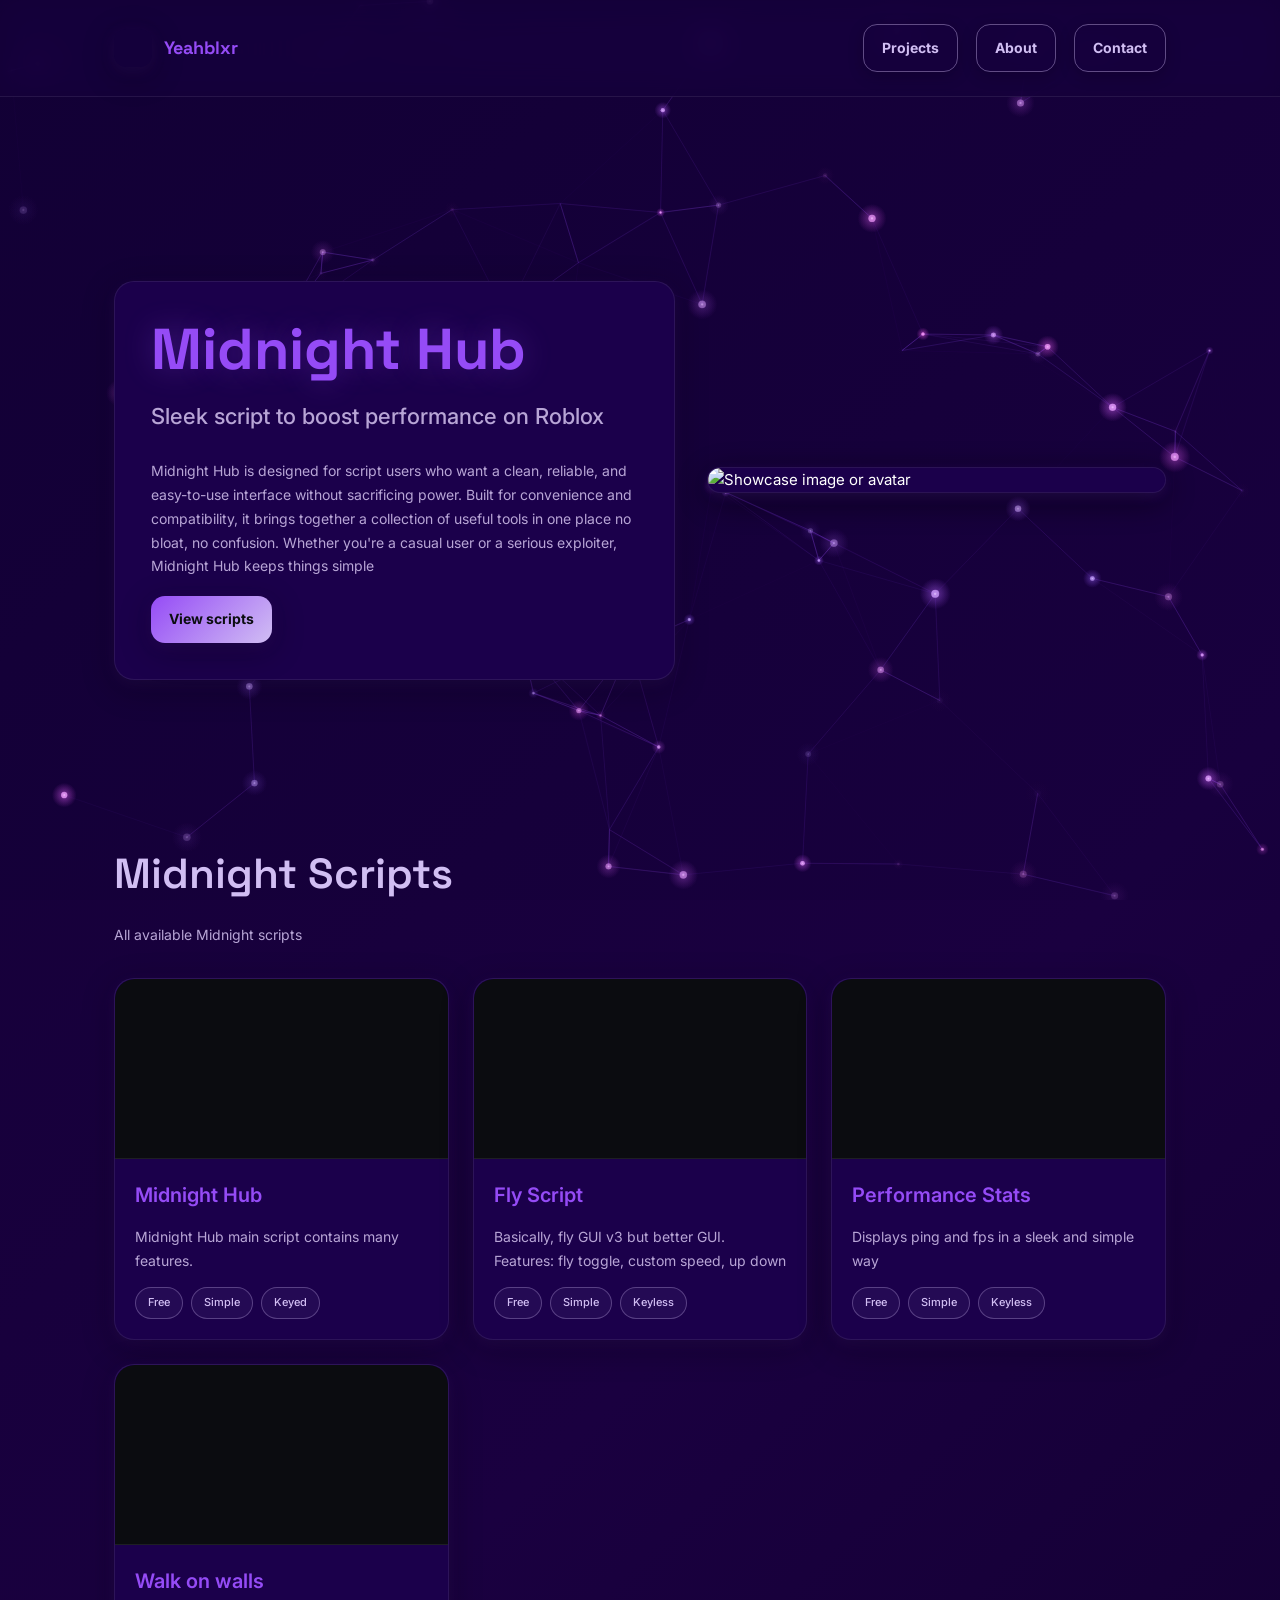
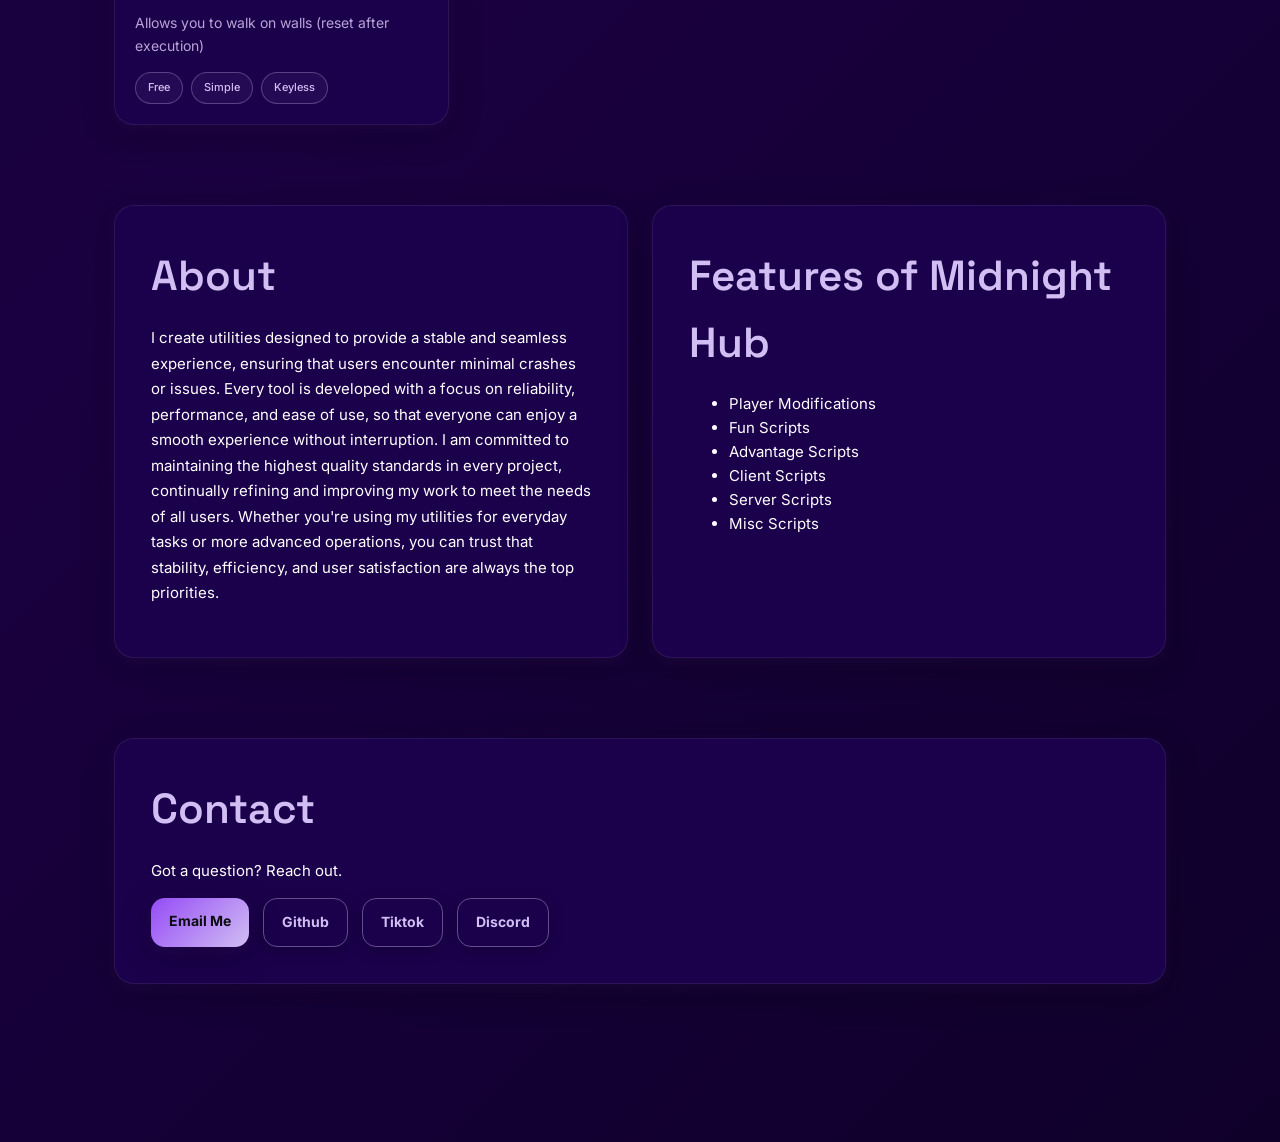
==== index.html @ b4d39526 "Update index.html" ====
<!DOCTYPE html>
<html lang="en">
<head>
  <meta charset="UTF-8" />
  <meta name="viewport" content="width=device-width, initial-scale=1" />
  <title>Midnight Hub</title>
  <meta name="description" content="Sleek professional lua scripts" />
  <link rel="preconnect" href="https://fonts.gstatic.com" crossorigin>
  <link href="https://fonts.googleapis.com/css2?family=Inter:wght@400;500;600;700;800&family=Space+Grotesk:wght@600;700&display=swap" rel="stylesheet">
  <style>
    :root{
      --bg:#140037;
      --card:#1b004b;
      --muted:#b8a5d6;
      --text:#ffffff;
      --accent:#954bf6;
      --accent2:#d1bef3;
      --radius:20px;
      --shadow:0 8px 32px rgba(0,0,0,.3), 0 4px 16px rgba(149,75,246,.1);
      --shadow-hover:0 16px 48px rgba(0,0,0,.4), 0 8px 24px rgba(149,75,246,.2);
      --glow:0 0 20px rgba(149,75,246,.3);
    }
    *{box-sizing:border-box}
    html,body{
      margin:0;
      padding:0;
      background:linear-gradient(135deg, #140037 0%, #1a0040 50%, #0f002a 100%);
      color:var(--text);
      font-family:Inter,system-ui,-apple-system,Segoe UI,Roboto,Arial,sans-serif;
      line-height:1.6;
      overflow-x:hidden;
      font-size:15px;
    }
    a{color:var(--accent);text-decoration:none}
    a:hover{opacity:.9}
    
    /* Particle Animation Background */
    #particles-canvas {
      position: fixed;
      top: 0;
      left: 0;
      width: 100vw;
      height: 100vh;
      z-index: 0;
      pointer-events: none;
    }
    
    body::before {
      content: '';
      position: fixed;
      top: 0;
      left: 0;
      width: 100%;
      height: 100%;
      background: 
        radial-gradient(circle at 20% 80%, rgba(149,75,246,.15) 0%, transparent 50%),
        radial-gradient(circle at 80% 20%, rgba(209,190,243,.1) 0%, transparent 50%),
        radial-gradient(circle at 40% 40%, rgba(149,75,246,.08) 0%, transparent 50%);
      z-index: -1;
    }
    
    .container{max-width:1100px;margin:0 auto;padding:24px;position:relative;z-index:10}
    header{position:sticky;top:0;backdrop-filter:saturate(150%) blur(16px);background:rgba(20,0,55,.8);border-bottom:1px solid rgba(255,255,255,.08);z-index:100}
    nav{display:flex;align-items:center;justify-content:space-between;gap:12px}
    .brand{
      display:flex;
      align-items:center;
      gap:12px;
      font-weight:800;
      color:var(--accent);
      font-family:'Space Grotesk',sans-serif;
      font-size:18px;
    }
    .brand .logo {
      width: 38px;
      height: 38px;
      border-radius: 12px;
      background-image: url('https://ik.imagekit.io/yeahblxr/midnight%20squared_fcWdpmXYR?updatedAt=1756426056141');
      background-size: cover;
      background-position: center;
      box-shadow: var(--shadow);
      transition: all .3s ease;
    }
    .brand:hover .logo {
      box-shadow: var(--shadow-hover), var(--glow);
      transform: scale(1.05);
    }

    .navlinks{display:flex;gap:18px}
    .btn{
      display:inline-block;
      padding:12px 18px;
      border-radius:14px;
      background:linear-gradient(135deg,var(--accent),var(--accent2));
      color:#0b0d10;
      font-weight:700;
      font-size:14px;
      transition:all .3s ease;
      position:relative;
      overflow:hidden;
      box-shadow:var(--shadow);
    }
    .btn.ghost{
      background:transparent;
      border:1px solid rgba(209,190,243,.4);
      color:var(--accent2);
      box-shadow:0 4px 16px rgba(0,0,0,.2);
    }
    .btn:hover{
      transform:translateY(-3px);
      box-shadow:var(--shadow-hover), var(--glow);
    }
    .btn.ghost:hover{
      box-shadow:var(--shadow-hover), 0 0 25px rgba(209,190,243,.4);
      border-color:var(--accent);
      color:var(--accent);
      background:rgba(149,75,246,.05);
    }

    main{position:relative;z-index:10}
    .hero{display:grid;grid-template-columns:1.1fr .9fr;gap:32px;align-items:center;padding:80px 0}
    .card{
      background:var(--card);
      border:1px solid rgba(255,255,255,.08);
      border-radius:var(--radius);
      box-shadow:var(--shadow);
      transition:all .4s cubic-bezier(.4,0,.2,1);
      position:relative;
      z-index:10;
      backdrop-filter:blur(10px);
    }
    .card.pad{padding:36px}
    .card:hover {
      box-shadow: var(--shadow-hover), var(--glow);
      border-color:rgba(149,75,246,.2);
      transform:translateY(-2px);
    }
    
    /* Typography Hierarchy */
    h1{
      font-size:clamp(36px,4.5vw,64px);
      line-height:1.1;
      margin:0 0 16px;
      color:var(--accent);
      font-family:'Space Grotesk',sans-serif;
      font-weight:700;
      text-shadow:0 0 30px rgba(149,75,246,.3);
    }
    h2{
      font-size:clamp(28px,3.5vw,42px);
      margin:0 0 16px;
      color:var(--accent2);
      font-family:'Space Grotesk',sans-serif;
      font-weight:600;
    }
    h3{
      font-size:20px;
      margin:0 0 8px;
      color:var(--accent);
      font-weight:600;
    }
    p{font-size:15px;line-height:1.7}
    p.muted{color:var(--muted);font-size:14px}
    .tagline{
      font-size:22px;
      color:var(--muted);
      margin:12px 0 24px;
      font-weight:500;
    }
    .hero img{
      width:100%;
      height:auto;
      border-radius:var(--radius);
      display:block;
      box-shadow:var(--shadow);
      transition:all .4s ease;
    }
    .hero .card:hover img{
      box-shadow:var(--shadow-hover), var(--glow);
    }

    .grid{display:grid;grid-template-columns:repeat(3,1fr);gap:24px;margin-top:32px}
    .project{
      transition: all .4s cubic-bezier(.4,0,.2,1);
      position: relative;
      overflow:hidden;
    }
    .project:hover{
      transform: translateY(-8px) scale(1.02);
      box-shadow: var(--shadow-hover), var(--glow);
      border-color:rgba(149,75,246,.3);
    }
    .project .thumb{
      height:180px;
      border-bottom:1px solid rgba(255,255,255,.08);
      border-top-left-radius:var(--radius);
      border-top-right-radius:var(--radius);
      background:#0b0c10 center/cover no-repeat;
      position:relative;
      overflow:hidden;
    }
    .project .thumb::after{
      content:'';
      position:absolute;
      top:0;
      left:0;
      right:0;
      bottom:0;
      background:linear-gradient(45deg, rgba(149,75,246,.1), transparent);
      opacity:0;
      transition:opacity .3s ease;
    }
    .project:hover .thumb::after{opacity:1}
    .project .content{padding:20px}
    .badges{display:flex;flex-wrap:wrap;gap:8px;margin-top:12px}
    .badge{
      padding:6px 12px;
      border:1px solid rgba(209,190,243,.3);
      border-radius:999px;
      font-size:11px;
      color:var(--accent2);
      background:rgba(209,190,243,.05);
      font-weight:500;
    }

    section{margin:80px 0;position:relative;z-index:10}
    .cards{display:grid;grid-template-columns:repeat(2,1fr);gap:24px}

    footer{
      margin:80px 0 32px;
      color:var(--muted);
      font-size:14px;
      text-align:center;
      position:relative;
      z-index:10;
    }

    /* Enhanced Fade-in animations */
    .fade-in {
      opacity: 0;
      transform: translateY(40px);
      transition: all 1s cubic-bezier(.4,0,.2,1);
    }
    
    .fade-in.visible {
      opacity: 1;
      transform: translateY(0);
    }
    
    .fade-in-delay {
      transition-delay: 0.15s;
    }
    
    .fade-in-delay-2 {
      transition-delay: 0.3s;
    }
    
    .fade-in-delay-3 {
      transition-delay: 0.45s;
    }

    @media (max-width:900px){
      .hero{grid-template-columns:1fr;gap:24px}
      .grid{grid-template-columns:1fr 1fr;gap:20px}
      .cards{grid-template-columns:1fr}
      .card.pad{padding:28px}
    }
    @media (max-width:600px){
      .grid{grid-template-columns:1fr}
      .navlinks{gap:12px}
      .btn{padding:10px 14px;font-size:13px}
    }
  </style>
</head>
<body>
  <!-- Particle Animation Canvas -->
  <canvas id="particles-canvas"></canvas>

  <header>
    <div class="container">
      <nav>
        <div class="brand"><div class="logo" aria-hidden="true"></div><span>Yeahblxr</span></div>
        <div class="navlinks">
          <a href="#projects" class="btn ghost">Projects</a>
          <a href="#about" class="btn ghost">About</a>
          <a href="#contact" class="btn ghost">Contact</a>
        </div>
      </nav>
    </div>
  </header>

  <main class="container">
    <section class="hero">
      <div class="card pad fade-in">
        <h1>Midnight Hub</h1>
        <p class="tagline">Sleek script to boost performance on Roblox</p>
        <p class="muted">Midnight Hub is designed for script users who want a clean, reliable, and easy-to-use interface without sacrificing power. Built for convenience and compatibility, it brings together a collection of useful tools in one place no bloat, no confusion. Whether you're a casual user or a serious exploiter, Midnight Hub keeps things simple</p>
        <div style="display:flex;gap:14px;margin-top:18px">
          <a class="btn" href="#projects">View scripts</a>
        </div>
      </div>
      <div class="card fade-in fade-in-delay">
        <img src="https://ik.imagekit.io/yeahblxr/midnight%20squared_fcWdpmXYR?updatedAt=1756426056141" alt="Showcase image or avatar" />
      </div>
    </section>

    <section id="projects">
      <h2 class="fade-in">Midnight Scripts</h2>
      <p class="muted fade-in fade-in-delay">All available Midnight scripts</p>
      <div class="grid" id="projectGrid">
        <a class="card project fade-in" href="Midnighthub.html" target="_blank" rel="noopener">
          <div class="thumb" style="background-image:url('https://ik.imagekit.io/yeahblxr/image_4.png?updatedAt=1756333934598')"></div>
          <div class="content">
            <h3>Midnight Hub</h3>
            <p class="muted">Midnight Hub main script contains many features.</p>
            <div class="badges">
              <span class="badge">Free</span>
              <span class="badge">Simple</span>
              <span class="badge">Keyed</span>
            </div>
          </div>
        </a>
        <a class="card project fade-in fade-in-delay" href="Midnightfly.html" target="_blank" rel="noopener">
          <div class="thumb" style="background-image:url('https://ik.imagekit.io/yeahblxr/Screenshot_20250827_210416_Roblox.jpg?updatedAt=1756424116155')"></div>
          <div class="content">
            <h3>Fly Script</h3>
            <p class="muted">Basically, fly GUI v3 but better GUI. Features: fly toggle, custom speed, up down</p>
            <div class="badges">
              <span class="badge">Free</span>
              <span class="badge">Simple</span>
              <span class="badge">Keyless</span>
            </div>
          </div>
        </a>
        <a class="card project fade-in fade-in-delay-2" href="Performancestats.html" target="_blank" rel="noopener">
          <div class="thumb" style="background-image:url('https://ik.imagekit.io/yeahblxr/Screenshot_20250827_211114_Roblox2.jpg?updatedAt=1756424116130')"></div>
          <div class="content">
            <h3>Performance Stats</h3>
            <p class="muted">Displays ping and fps in a sleek and simple way</p>
            <div class="badges">
              <span class="badge">Free</span>
              <span class="badge">Simple</span>
              <span class="badge">Keyless</span>
            </div>
          </div>
        </a>
        <a class="card project fade-in fade-in-delay-3" href="walkonwalls.html" target="_blank" rel="noopener">
          <div class="thumb" style="background-image:url('https://ik.imagekit.io/yeahblxr/Screenshot_20250827_210459_Roblox.jpg?updatedAt=1756424116110')"></div>
          <div class="content">
            <h3>Walk on walls</h3>
            <p class="muted">Allows you to walk on walls (reset after execution)</p>
            <div class="badges">
              <span class="badge">Free</span>
              <span class="badge">Simple</span>
              <span class="badge">Keyless</span>
            </div>
          </div>
        </a>
      </div>
    </section>

    <section id="about">
      <div class="cards">
        <div class="card pad fade-in">
          <h2>About</h2>
          <p>I create utilities designed to provide a stable and seamless experience, ensuring that users encounter minimal crashes or issues. Every tool is developed with a focus on reliability, performance, and ease of use, so that everyone can enjoy a smooth experience without interruption. I am committed to maintaining the highest quality standards in every project, continually refining and improving my work to meet the needs of all users. Whether you're using my utilities for everyday tasks or more advanced operations, you can trust that stability, efficiency, and user satisfaction are always the top priorities.</p>
        </div>
        <div class="card pad fade-in fade-in-delay">
          <h2>Features of Midnight Hub</h2>
          <ul>
            <li>Player Modifications</li>
            <li>Fun Scripts</li>
            <li>Advantage Scripts</li>
            <li>Client Scripts</li>
            <li>Server Scripts</li>
            <li>Misc Scripts</li>
          </ul>
        </div>
      </div>
    </section>

    <section id="contact">
      <div class="card pad fade-in">
        <h2>Contact</h2>
        <p>Got a question? Reach out.</p>
        <div style="display:flex;gap:14px;flex-wrap:wrap">
          <a class="btn" href="https://mail.google.com/mail/?view=cm&fs=1&to=yeahblxr@gmail.com">Email Me</a>
          <a class="btn ghost" href="https://github.com/yeahblxr/-Midnight-hub" target="_blank" rel="noopener">Github</a>
          <a class="btn ghost" href="https://www.tiktok.com/@yeahblxr" target="_blank" rel="noopener">Tiktok</a>
          <a class="btn ghost" href="https://discord.gg/Yqak7y7DYT" target="_blank" rel="noopener">Discord</a>
        </div>
      </div>
    </section>

    <footer class="fade-in">
      © <span id="year"></span> Yeahblxr · Midnight Hub
    </footer>
  </main>

  <script>
    // Enhanced Particle Animation System
    class ParticleSystem {
      constructor() {
        this.canvas = document.getElementById('particles-canvas');
        this.ctx = this.canvas.getContext('2d');
        this.particles = [];
        this.particleCount = 80;
        this.connectionDistance = 150;
        this.mouse = { x: 0, y: 0 };
        
        this.resize();
        this.init();
        this.animate();
        
        window.addEventListener('resize', () => {
          this.resize();
          this.init();
        });
        
        // Mouse interaction
        window.addEventListener('mousemove', (e) => {
          this.mouse.x = e.clientX;
          this.mouse.y = e.clientY;
        });
      }
      
      resize() {
        this.canvas.width = window.innerWidth;
        this.canvas.height = window.innerHeight;
      }
      
      init() {
        this.particles = [];
        for (let i = 0; i < this.particleCount; i++) {
          this.particles.push({
            x: Math.random() * this.canvas.width,
            y: Math.random() * this.canvas.height,
            vx: (Math.random() - 0.5) * 0.8,
            vy: (Math.random() - 0.5) * 0.8,
            size: Math.random() * 3 + 1,
            opacity: Math.random() * 0.6 + 0.2,
            hue: Math.random() * 40 + 260, // Purple to pink range
            twinkle: Math.random() * Math.PI * 2,
            twinkleSpeed: Math.random() * 0.02 + 0.01
          });
        }
      }
      
      update() {
        this.particles.forEach(particle => {
          // Mouse attraction
          const dx = this.mouse.x - particle.x;
          const dy = this.mouse.y - particle.y;
          const distance = Math.sqrt(dx * dx + dy * dy);
          
          if (distance < 200) {
            const force = (200 - distance) / 200;
            particle.vx += (dx / distance) * force * 0.01;
            particle.vy += (dy / distance) * force * 0.01;
          }
          
          particle.x += particle.vx;
          particle.y += particle.vy;
          
          // Twinkle effect
          particle.twinkle += particle.twinkleSpeed;
          particle.opacity = 0.3 + Math.sin(particle.twinkle) * 0.3;
          
          // Bounce off edges with damping
          if (particle.x <= 0 || particle.x >= this.canvas.width) {
            particle.vx *= -0.8;
            particle.x = Math.max(0, Math.min(this.canvas.width, particle.x));
          }
          if (particle.y <= 0 || particle.y >= this.canvas.height) {
            particle.vy *= -0.8;
            particle.y = Math.max(0, Math.min(this.canvas.height, particle.y));
          }
          
          // Velocity damping
          particle.vx *= 0.999;
          particle.vy *= 0.999;
        });
      }
      
      draw() {
        // Clear canvas with fade effect
        this.ctx.fillStyle = 'rgba(20, 0, 55, 0.03)';
        this.ctx.fillRect(0, 0, this.canvas.width, this.canvas.height);
        
        // Draw connections
        this.ctx.lineWidth = 0.8;
        for (let i = 0; i < this.particles.length; i++) {
          for (let j = i + 1; j < this.particles.length; j++) {
            const dx = this.particles[i].x - this.particles[j].x;
            const dy = this.particles[i].y - this.particles[j].y;
            const distance = Math.sqrt(dx * dx + dy * dy);
            
            if (distance < this.connectionDistance) {
              const opacity = (1 - distance / this.connectionDistance) * 0.3;
              this.ctx.strokeStyle = `rgba(149, 75, 246, ${opacity})`;
              this.ctx.beginPath();
              this.ctx.moveTo(this.particles[i].x, this.particles[i].y);
              this.ctx.lineTo(this.particles[j].x, this.particles[j].y);
              this.ctx.stroke();
            }
          }
        }
        
        // Draw particles with enhanced glow
        this.particles.forEach(particle => {
          // Outer glow
          const gradient = this.ctx.createRadialGradient(
            particle.x, particle.y, 0,
            particle.x, particle.y, particle.size * 4
          );
          gradient.addColorStop(0, `hsla(${particle.hue}, 80%, 70%, ${particle.opacity * 0.8})`);
          gradient.addColorStop(0.3, `hsla(${particle.hue}, 70%, 60%, ${particle.opacity * 0.4})`);
          gradient.addColorStop(1, `hsla(${particle.hue}, 60%, 50%, 0)`);
          
          this.ctx.fillStyle = gradient;
          this.ctx.beginPath();
          this.ctx.arc(particle.x, particle.y, particle.size * 4, 0, Math.PI * 2);
          this.ctx.fill();
          
          // Main particle
          this.ctx.fillStyle = `hsla(${particle.hue}, 90%, 80%, ${particle.opacity})`;
          this.ctx.beginPath();
          this.ctx.arc(particle.x, particle.y, particle.size, 0, Math.PI * 2);
          this.ctx.fill();
          
          // Bright center
          this.ctx.fillStyle = `hsla(${particle.hue}, 100%, 90%, ${particle.opacity * 0.9})`;
          this.ctx.beginPath();
          this.ctx.arc(particle.x, particle.y, particle.size * 0.3, 0, Math.PI * 2);
          this.ctx.fill();
        });
      }
      
      animate() {
        this.update();
        this.draw();
        requestAnimationFrame(() => this.animate());
      }
    }
    
    // Initialize particle system when page loads
    window.addEventListener('load', () => {
      new ParticleSystem();
    });

    // Smooth scrolling for anchor links
    document.querySelectorAll('a[href^="#"]').forEach(a=>{
      a.addEventListener('click', e=>{
        const id=a.getAttribute('href');
        if(id.length>1){
          e.preventDefault();
          document.querySelector(id).scrollIntoView({behavior:'smooth',block:'start'});
        }
      });
    });
    
    // Set current year
    document.getElementById('year').textContent=new Date().getFullYear();
    
    // Enhanced Intersection Observer for fade-in animations
    const observerOptions = {
      threshold: 0.1,
      rootMargin: '0px 0px -80px 0px'
    };
    
    const observer = new IntersectionObserver((entries) => {
      entries.forEach(entry => {
        if (entry.isIntersecting) {
          entry.target.classList.add('visible');
        }
      });
    }, observerOptions);
    
    // Observe all elements with fade-in class
    document.querySelectorAll('.fade-in').forEach(el => {
      observer.observe(el);
    });
  </script>
</body>
</html>
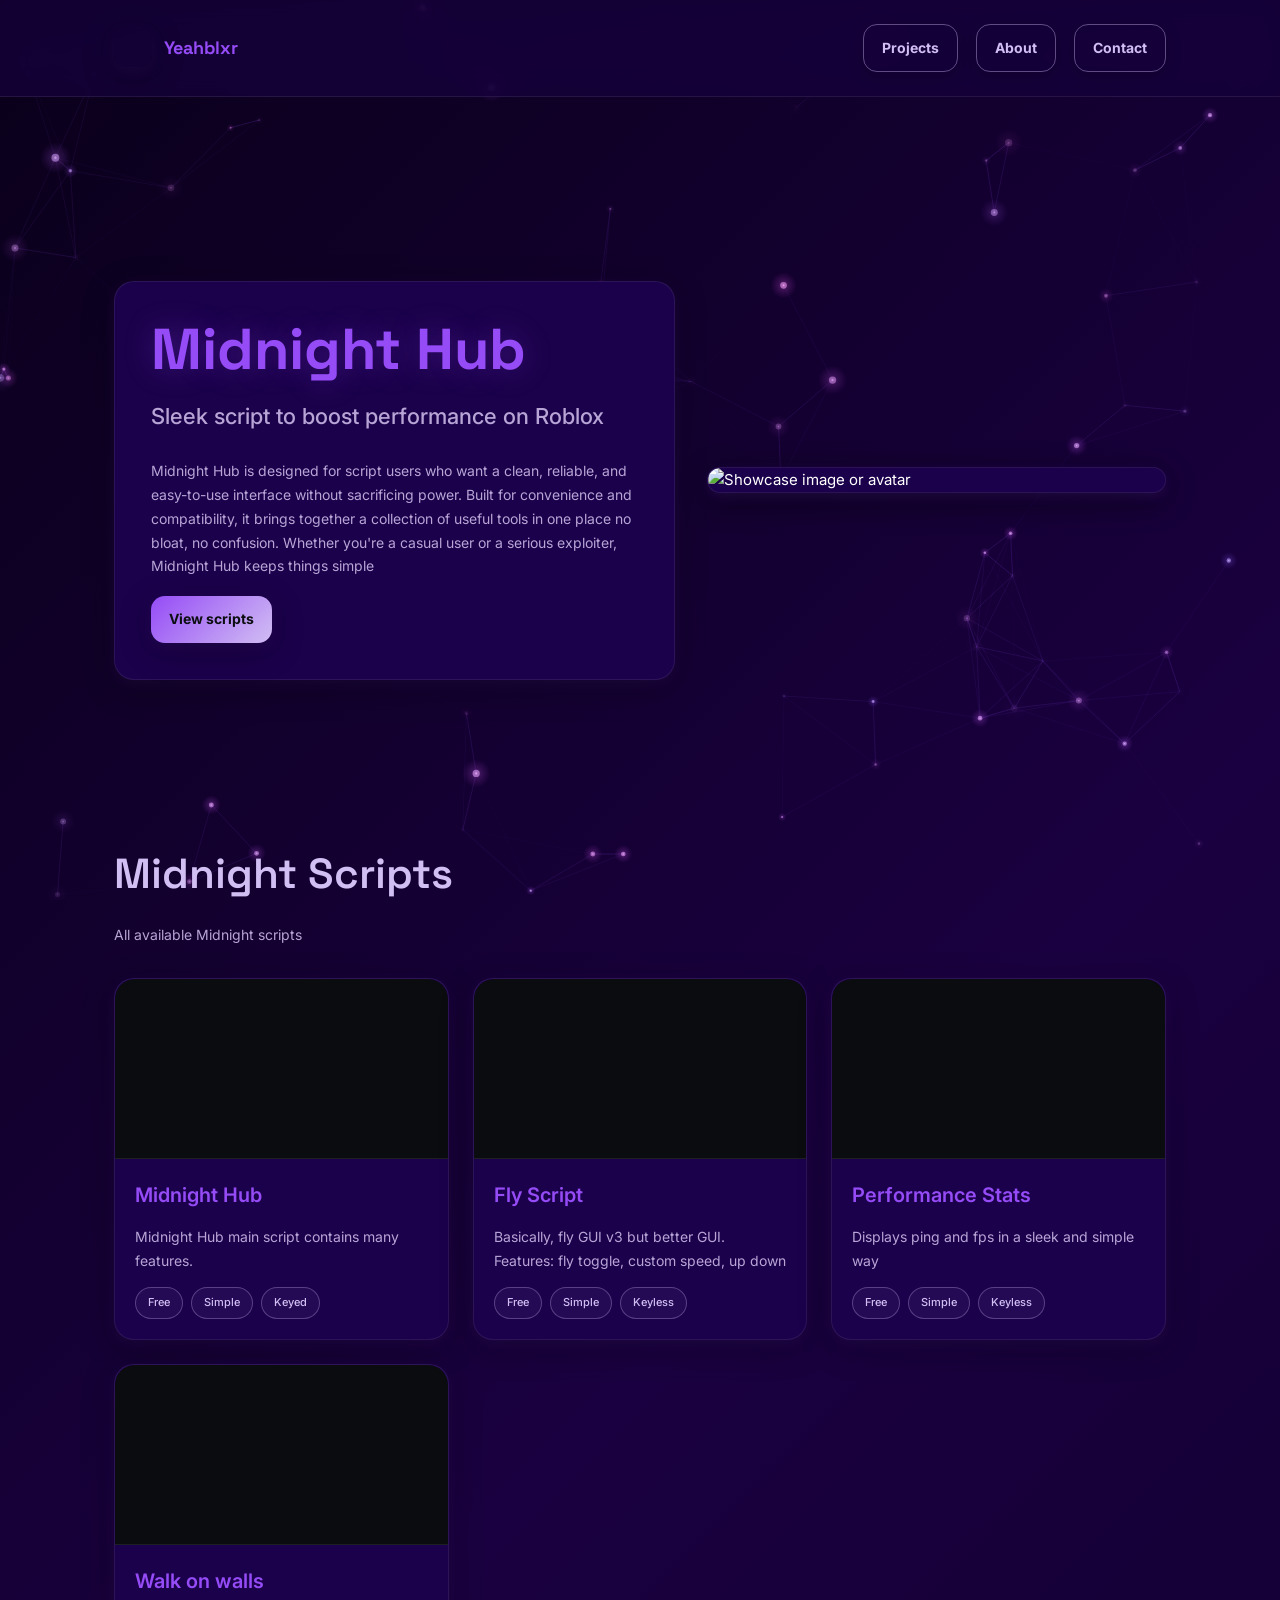
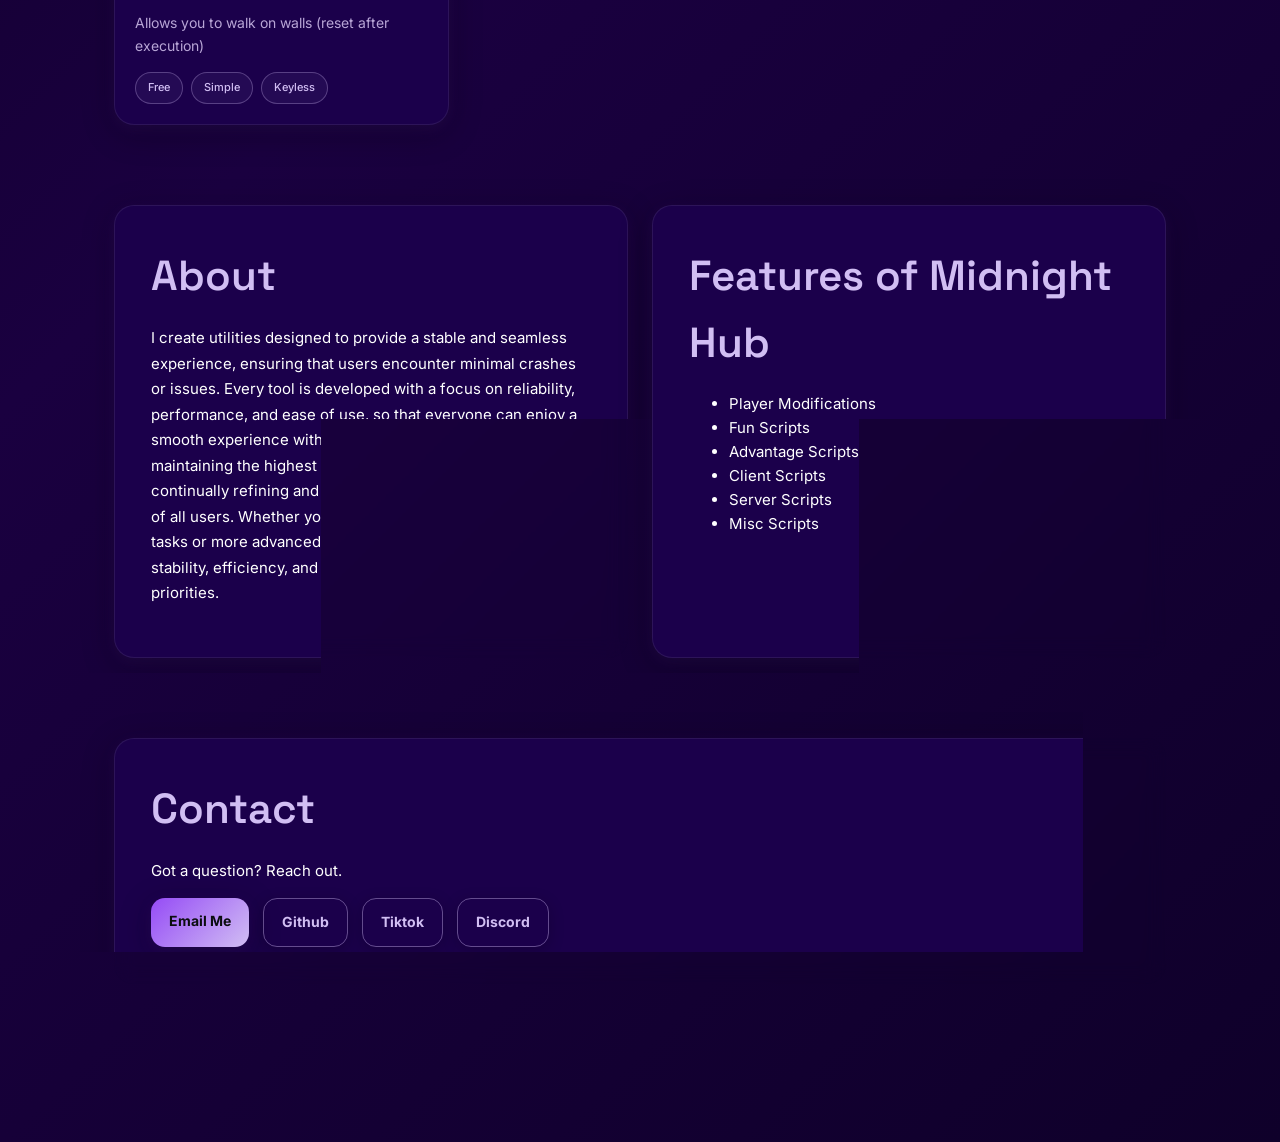
==== commit 0eb1f656: "Update index.html" ====
--- a/index.html
+++ b/index.html
@@ -24,7 +24,7 @@
     html,body{
       margin:0;
       padding:0;
-      background:linear-gradient(135deg, #140037 0%, #1a0040 50%, #0f002a 100%);
+      background:linear-gradient(135deg, #0a001a 0%, #1a0040 50%, #0f002a 100%);
       color:var(--text);
       font-family:Inter,system-ui,-apple-system,Segoe UI,Roboto,Arial,sans-serif;
       line-height:1.6;
@@ -435,8 +435,8 @@
           this.particles.push({
             x: Math.random() * this.canvas.width,
             y: Math.random() * this.canvas.height,
-            vx: (Math.random() - 0.5) * 0.8,
-            vy: (Math.random() - 0.5) * 0.8,
+            vx: (Math.random() - 0.5) * 1.2,
+            vy: (Math.random() - 0.5) * 1.2,
             size: Math.random() * 3 + 1,
             opacity: Math.random() * 0.6 + 0.2,
             hue: Math.random() * 40 + 260, // Purple to pink range
@@ -448,44 +448,36 @@
       
       update() {
         this.particles.forEach(particle => {
-          // Mouse attraction
+          // Continuous movement
+          particle.x += particle.vx;
+          particle.y += particle.vy;
+          
+          // Mouse attraction (optional - makes particles react to mouse)
           const dx = this.mouse.x - particle.x;
           const dy = this.mouse.y - particle.y;
           const distance = Math.sqrt(dx * dx + dy * dy);
           
           if (distance < 200) {
             const force = (200 - distance) / 200;
-            particle.vx += (dx / distance) * force * 0.01;
-            particle.vy += (dy / distance) * force * 0.01;
+            particle.vx += (dx / distance) * force * 0.005;
+            particle.vy += (dy / distance) * force * 0.005;
           }
-          
-          particle.x += particle.vx;
-          particle.y += particle.vy;
           
           // Twinkle effect
           particle.twinkle += particle.twinkleSpeed;
           particle.opacity = 0.3 + Math.sin(particle.twinkle) * 0.3;
           
-          // Bounce off edges with damping
-          if (particle.x <= 0 || particle.x >= this.canvas.width) {
-            particle.vx *= -0.8;
-            particle.x = Math.max(0, Math.min(this.canvas.width, particle.x));
-          }
-          if (particle.y <= 0 || particle.y >= this.canvas.height) {
-            particle.vy *= -0.8;
-            particle.y = Math.max(0, Math.min(this.canvas.height, particle.y));
-          }
-          
-          // Velocity damping
-          particle.vx *= 0.999;
-          particle.vy *= 0.999;
+          // Wrap around edges instead of bouncing
+          if (particle.x < 0) particle.x = this.canvas.width;
+          if (particle.x > this.canvas.width) particle.x = 0;
+          if (particle.y < 0) particle.y = this.canvas.height;
+          if (particle.y > this.canvas.height) particle.y = 0;
         });
       }
       
       draw() {
-        // Clear canvas with fade effect
-        this.ctx.fillStyle = 'rgba(20, 0, 55, 0.03)';
-        this.ctx.fillRect(0, 0, this.canvas.width, this.canvas.height);
+        // Clear canvas completely (no trail effect)
+        this.ctx.clearRect(0, 0, this.canvas.width, this.canvas.height);
         
         // Draw connections
         this.ctx.lineWidth = 0.8;
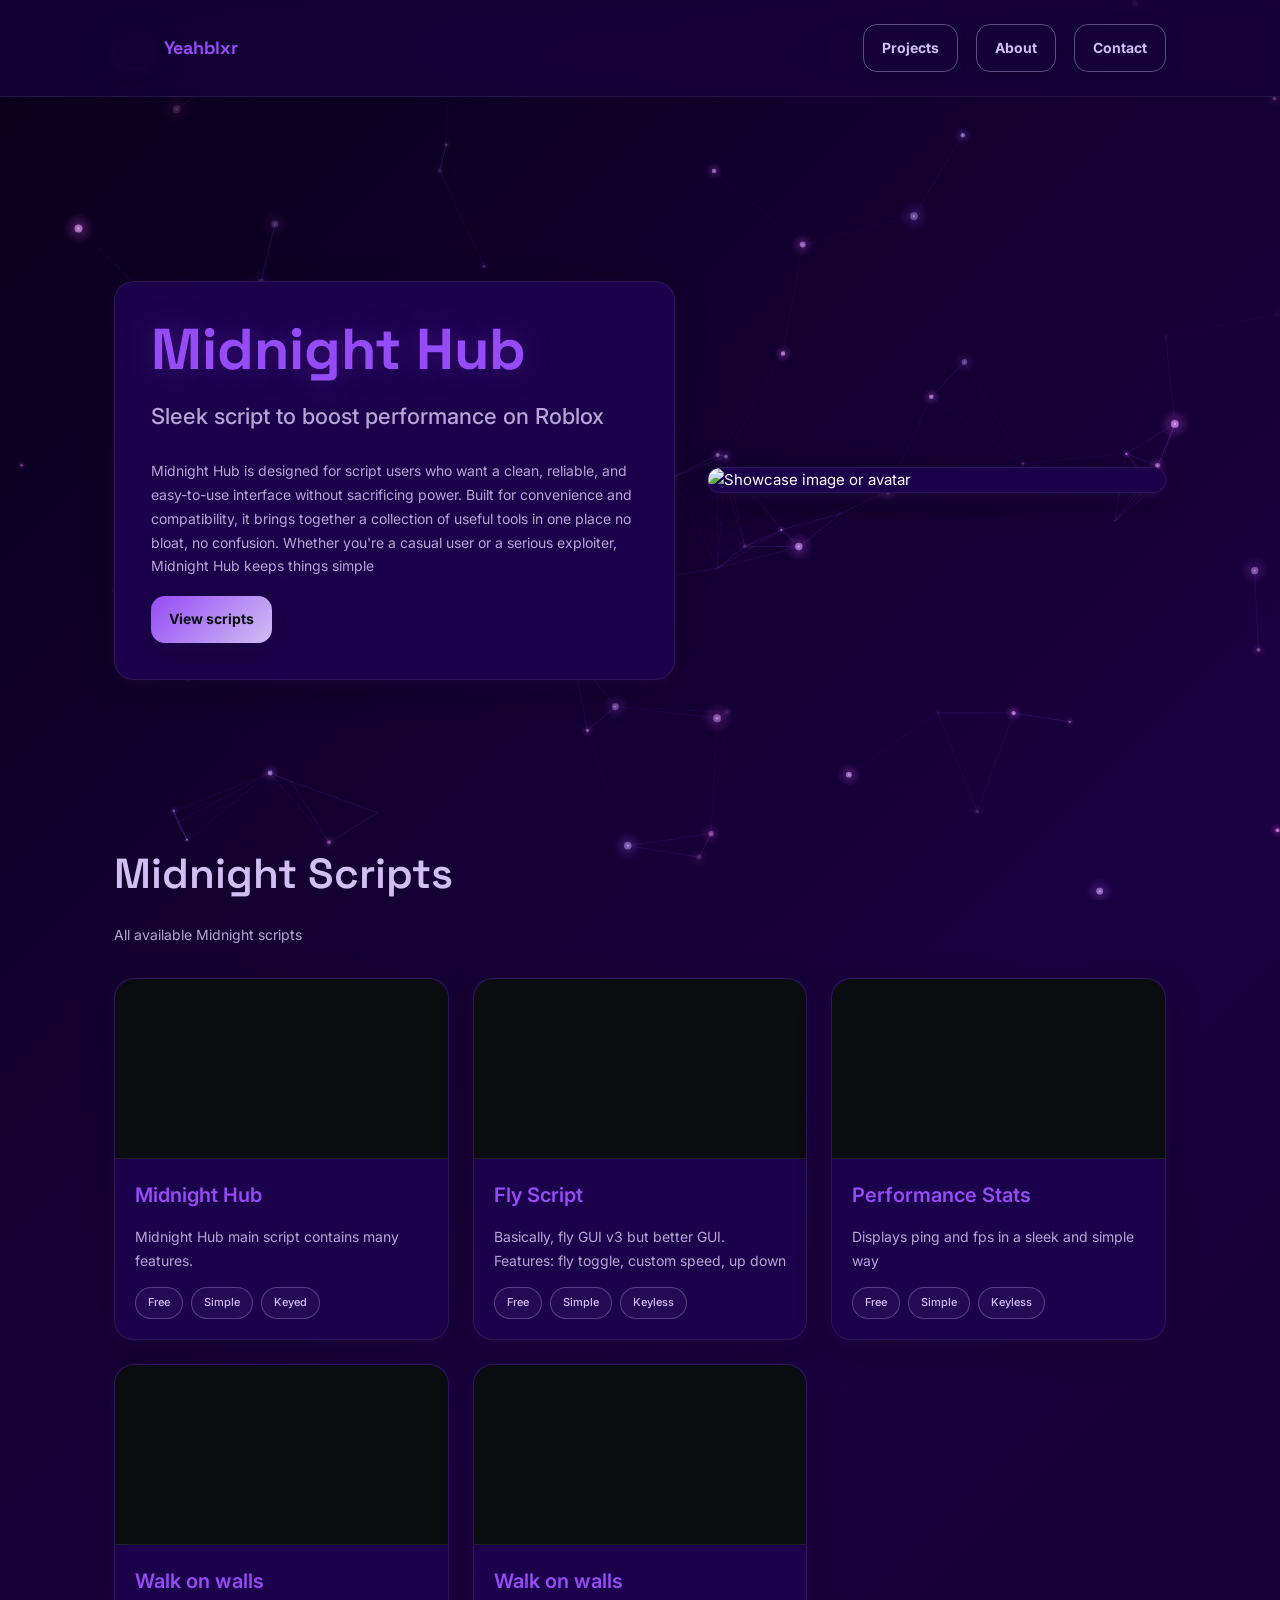
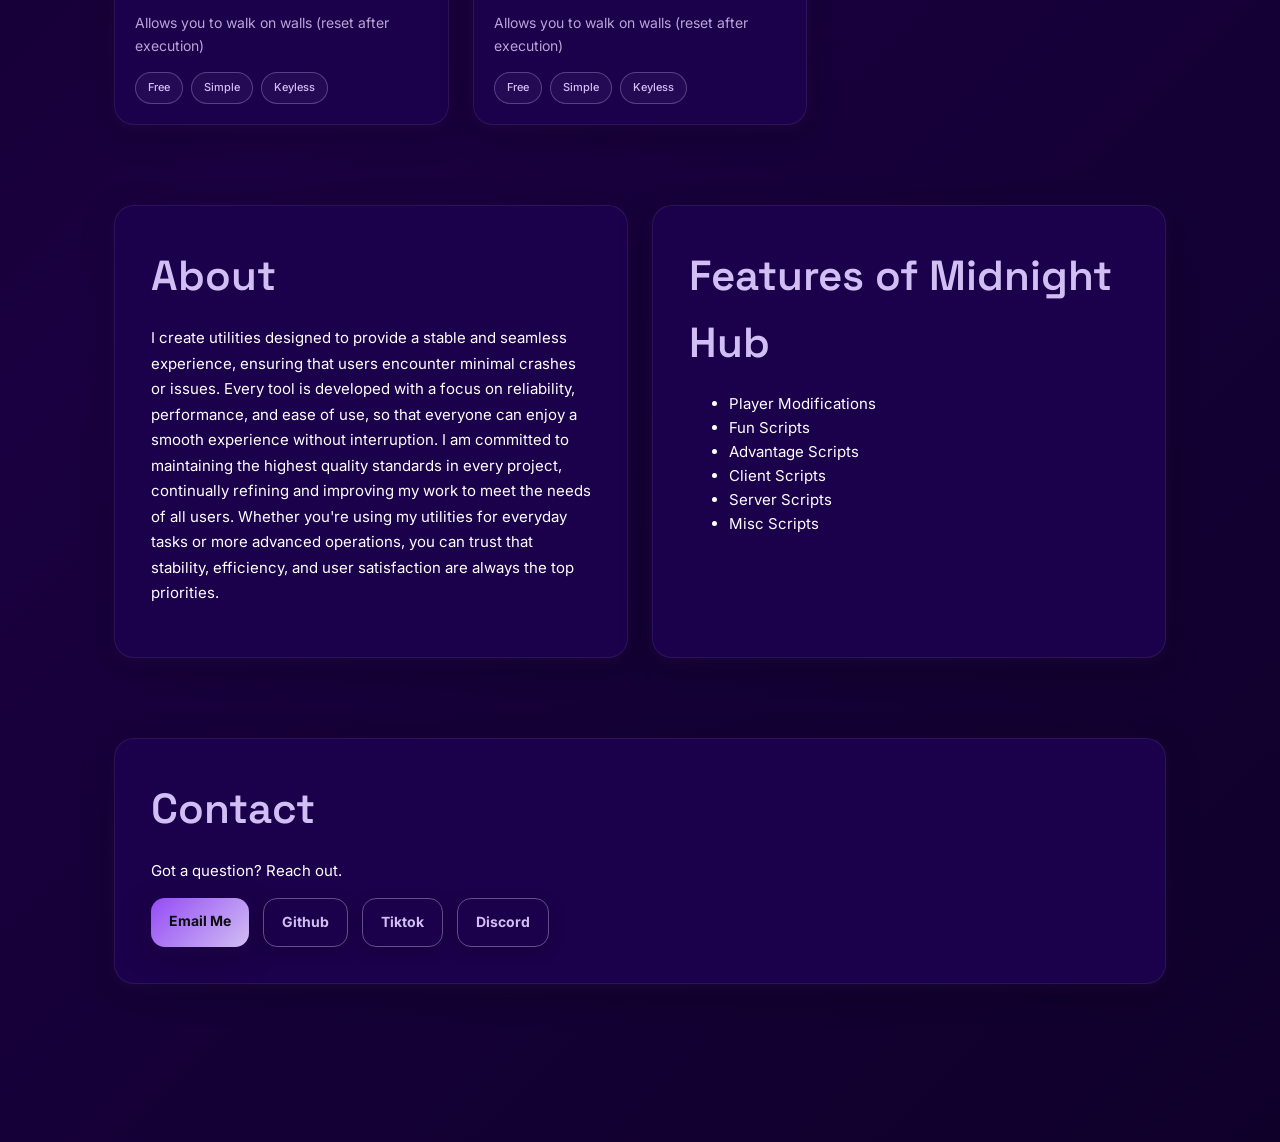
==== commit 322f7ad0: "Add project card for 'Walk on walls' Added a new project card for 'Walk on walls' with details." ====
--- a/index.html
+++ b/index.html
@@ -345,6 +345,18 @@
           </div>
         </a>
         <a class="card project fade-in fade-in-delay-3" href="walkonwalls.html" target="_blank" rel="noopener">
+          <div class="thumb" style="background-image:url('https://ik.imagekit.io/yeahblxr/Screenshot_20250827_210459_Roblox.jpg?updatedAt=1756424116110')"></div>
+          <div class="content">
+            <h3>Walk on walls</h3>
+            <p class="muted">Allows you to walk on walls (reset after execution)</p>
+            <div class="badges">
+              <span class="badge">Free</span>
+              <span class="badge">Simple</span>
+              <span class="badge">Keyless</span>
+            </div>
+          </div>
+        </a>
+        <a class="card project fade-in fade-in-delay-3" href="Key.html" target="_blank" rel="noopener">
           <div class="thumb" style="background-image:url('https://ik.imagekit.io/yeahblxr/Screenshot_20250827_210459_Roblox.jpg?updatedAt=1756424116110')"></div>
           <div class="content">
             <h3>Walk on walls</h3>
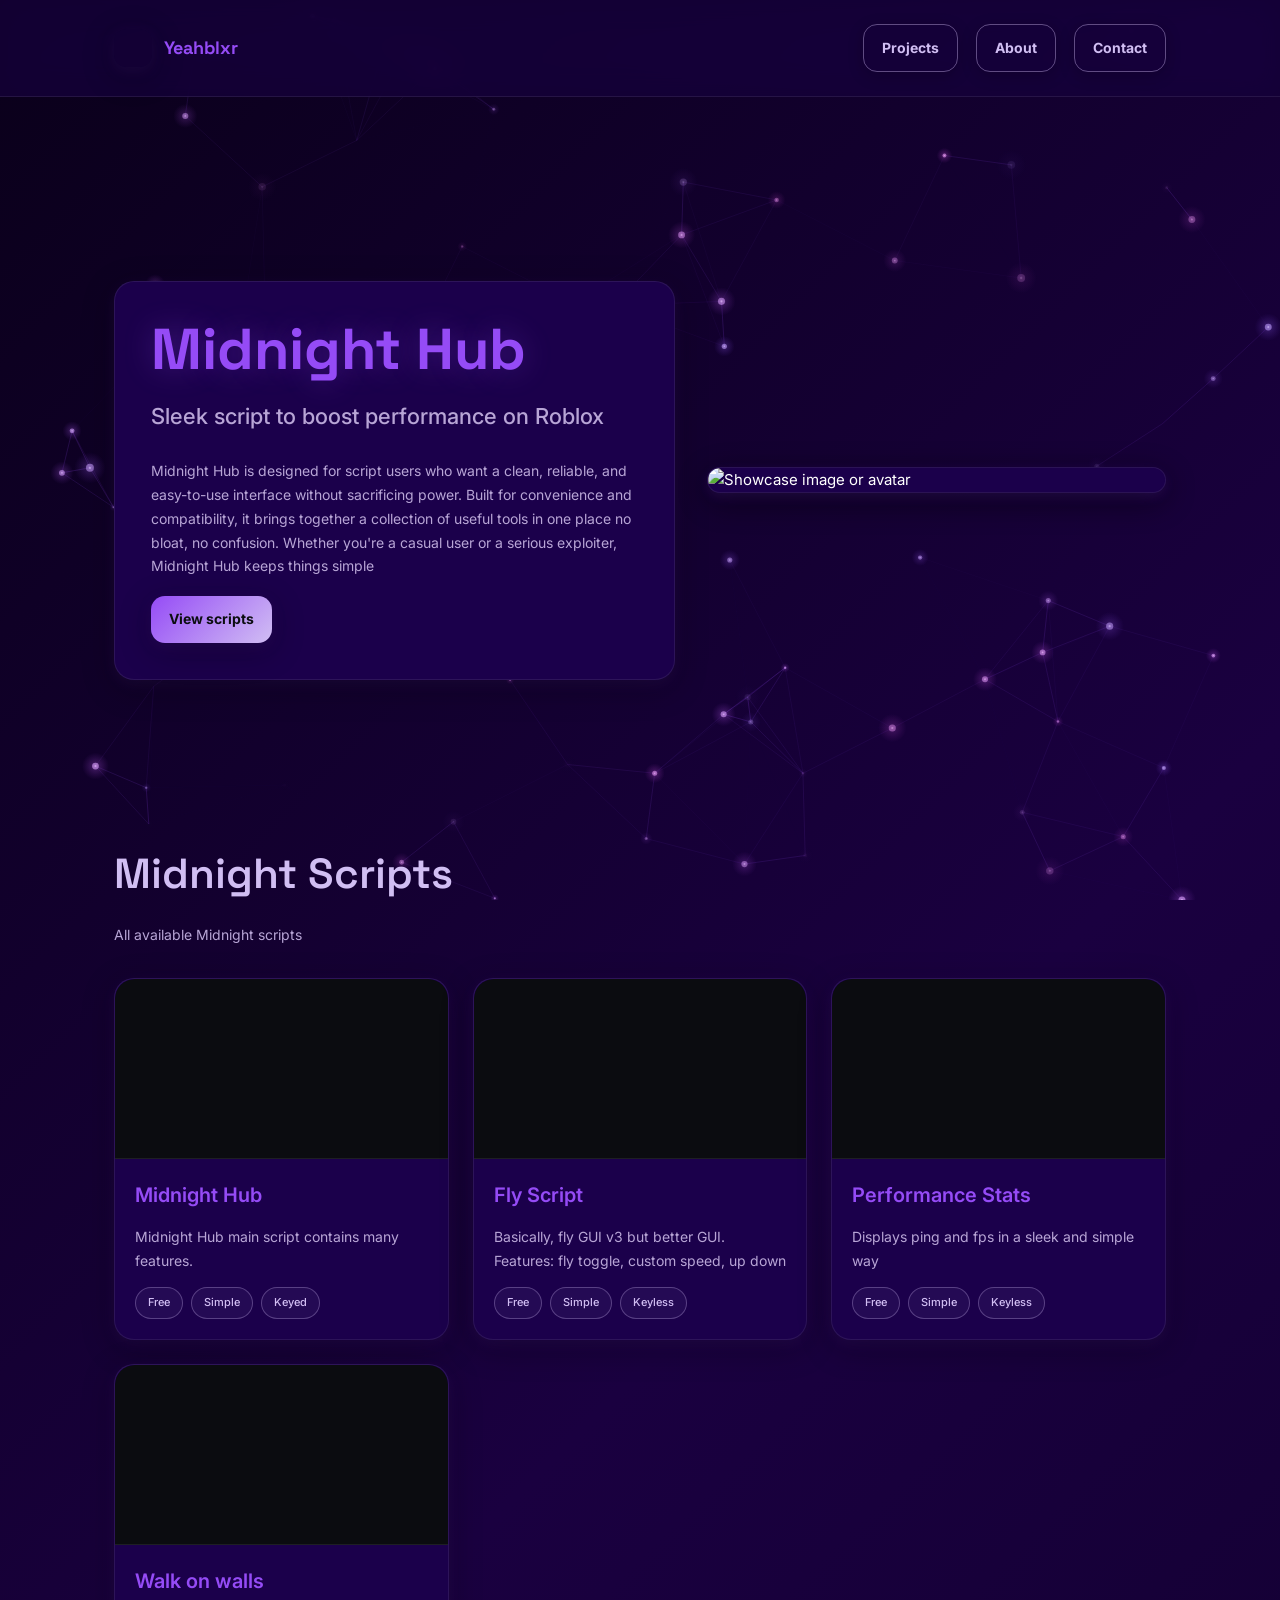
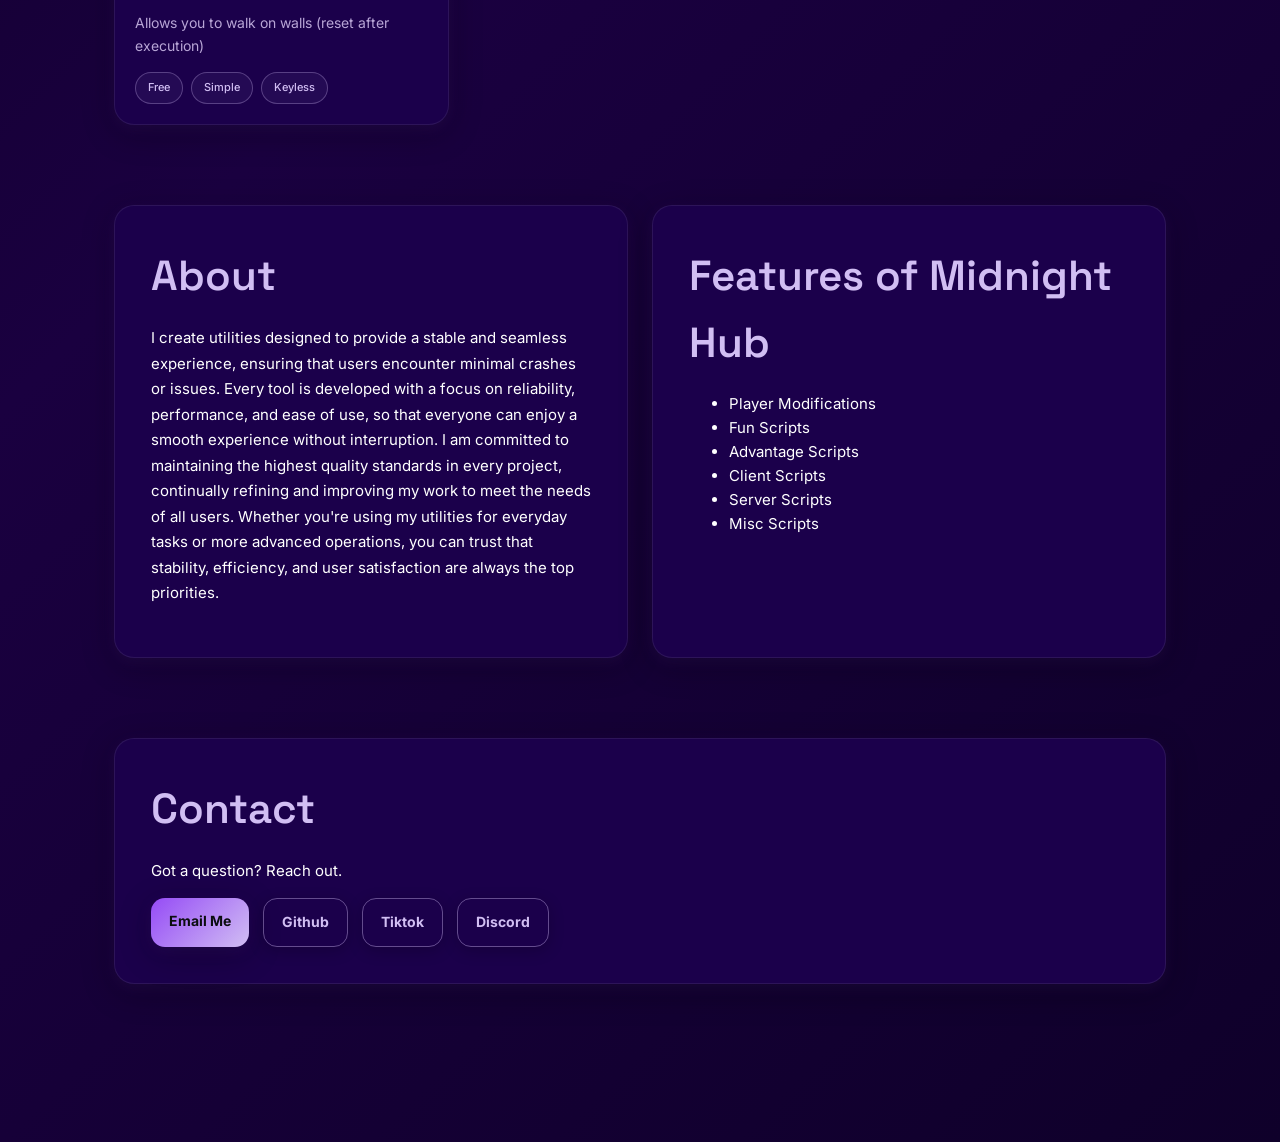
==== commit 1e2c6506: "Remove 'Walk on walls' project card from index.html Removed a project card for 'Walk on walls' from " ====
--- a/index.html
+++ b/index.html
@@ -345,18 +345,6 @@
           </div>
         </a>
         <a class="card project fade-in fade-in-delay-3" href="walkonwalls.html" target="_blank" rel="noopener">
-          <div class="thumb" style="background-image:url('https://ik.imagekit.io/yeahblxr/Screenshot_20250827_210459_Roblox.jpg?updatedAt=1756424116110')"></div>
-          <div class="content">
-            <h3>Walk on walls</h3>
-            <p class="muted">Allows you to walk on walls (reset after execution)</p>
-            <div class="badges">
-              <span class="badge">Free</span>
-              <span class="badge">Simple</span>
-              <span class="badge">Keyless</span>
-            </div>
-          </div>
-        </a>
-        <a class="card project fade-in fade-in-delay-3" href="Key.html" target="_blank" rel="noopener">
           <div class="thumb" style="background-image:url('https://ik.imagekit.io/yeahblxr/Screenshot_20250827_210459_Roblox.jpg?updatedAt=1756424116110')"></div>
           <div class="content">
             <h3>Walk on walls</h3>
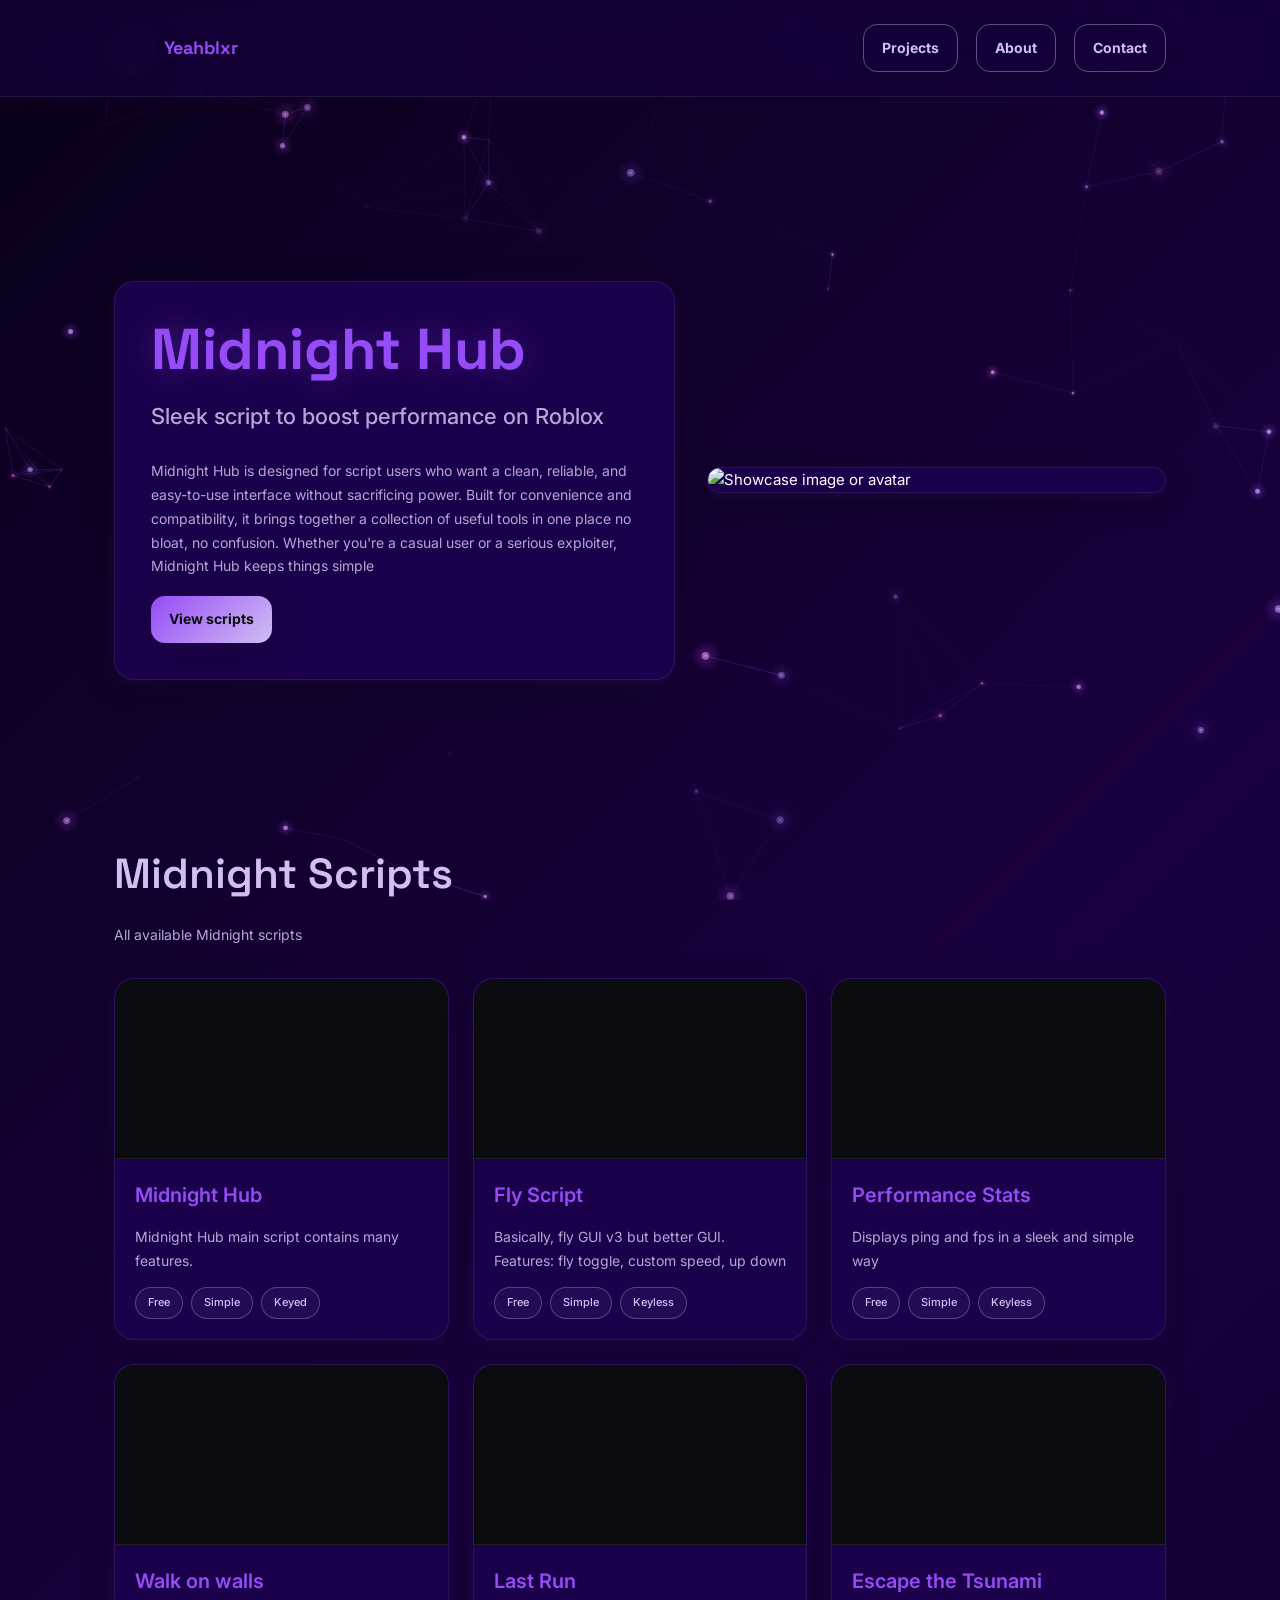
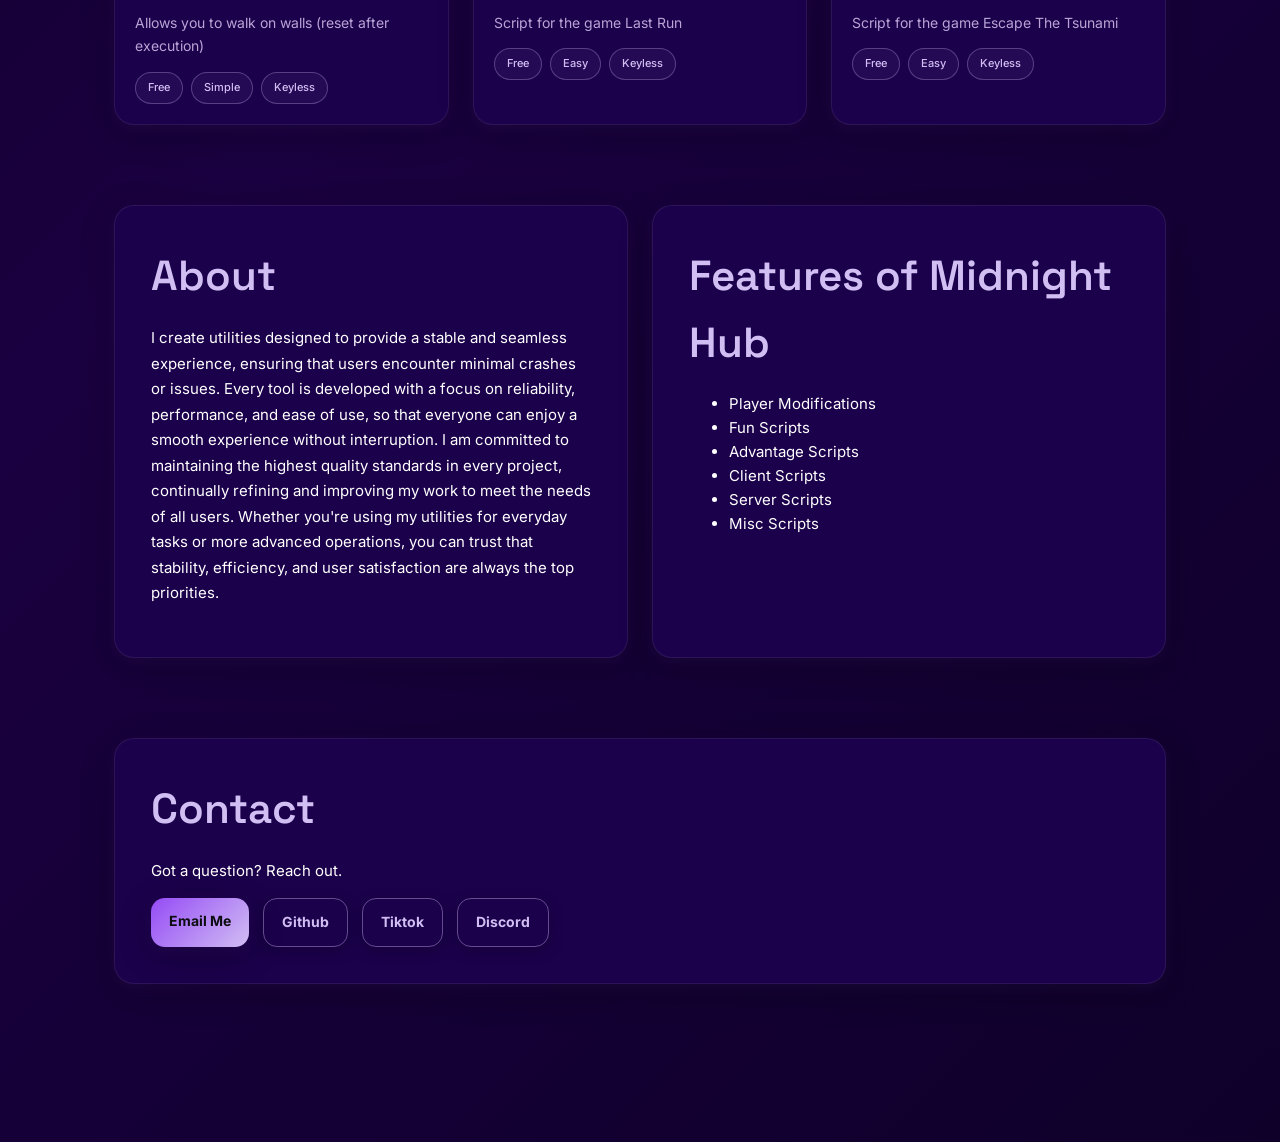
==== commit 0b3f98f3: "Add project cards for 'Last Run' and 'Escape the Tsunami'" ====
--- a/index.html
+++ b/index.html
@@ -352,6 +352,30 @@
             <div class="badges">
               <span class="badge">Free</span>
               <span class="badge">Simple</span>
+              <span class="badge">Keyless</span>
+            </div>
+          </div>
+        </a>
+        <a class="card project fade-in fade-in-delay-3" href="Last-Run.html" target="_blank" rel="noopener">
+          <div class="thumb" style="background-image:url('https://tr.rbxcdn.com/180DAY-a633e530e800acfd08d90a9a4cf93c8f/256/256/Image/Webp/noFilter')"></div>
+          <div class="content">
+            <h3>Last Run</h3>
+            <p class="muted">Script for the game Last Run</p>
+            <div class="badges">
+              <span class="badge">Free</span>
+              <span class="badge">Easy</span>
+              <span class="badge">Keyless</span>
+            </div>
+          </div>
+        </a>
+        <a class="card project fade-in fade-in-delay-3" href="Escape-The-Tsunami.html" target="_blank" rel="noopener">
+          <div class="thumb" style="background-image:url('https://tr.rbxcdn.com/180DAY-2b8d951b83b905d38672476b758e99b3/256/256/Image/Webp/noFilter')"></div>
+          <div class="content">
+            <h3>Escape the Tsunami</h3>
+            <p class="muted">Script for the game Escape The Tsunami</p>
+            <div class="badges">
+              <span class="badge">Free</span>
+              <span class="badge">Easy</span>
               <span class="badge">Keyless</span>
             </div>
           </div>
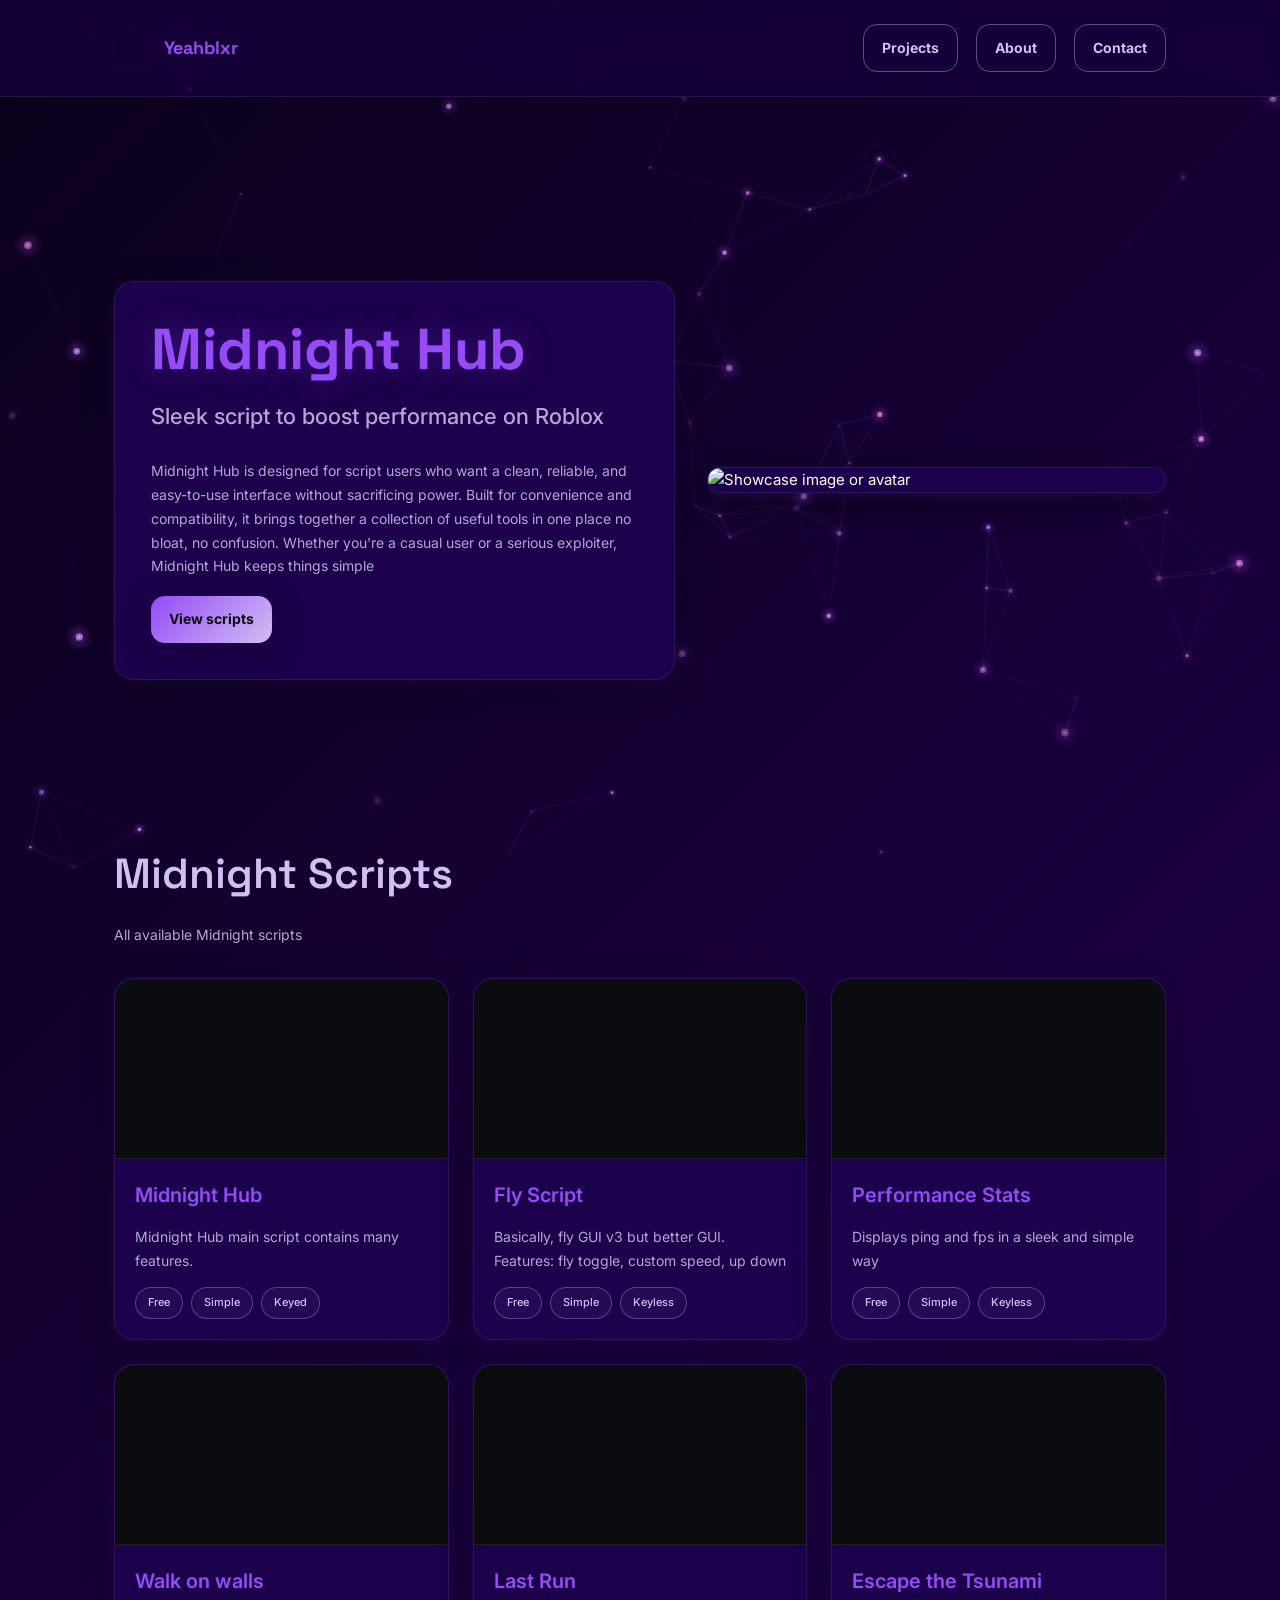
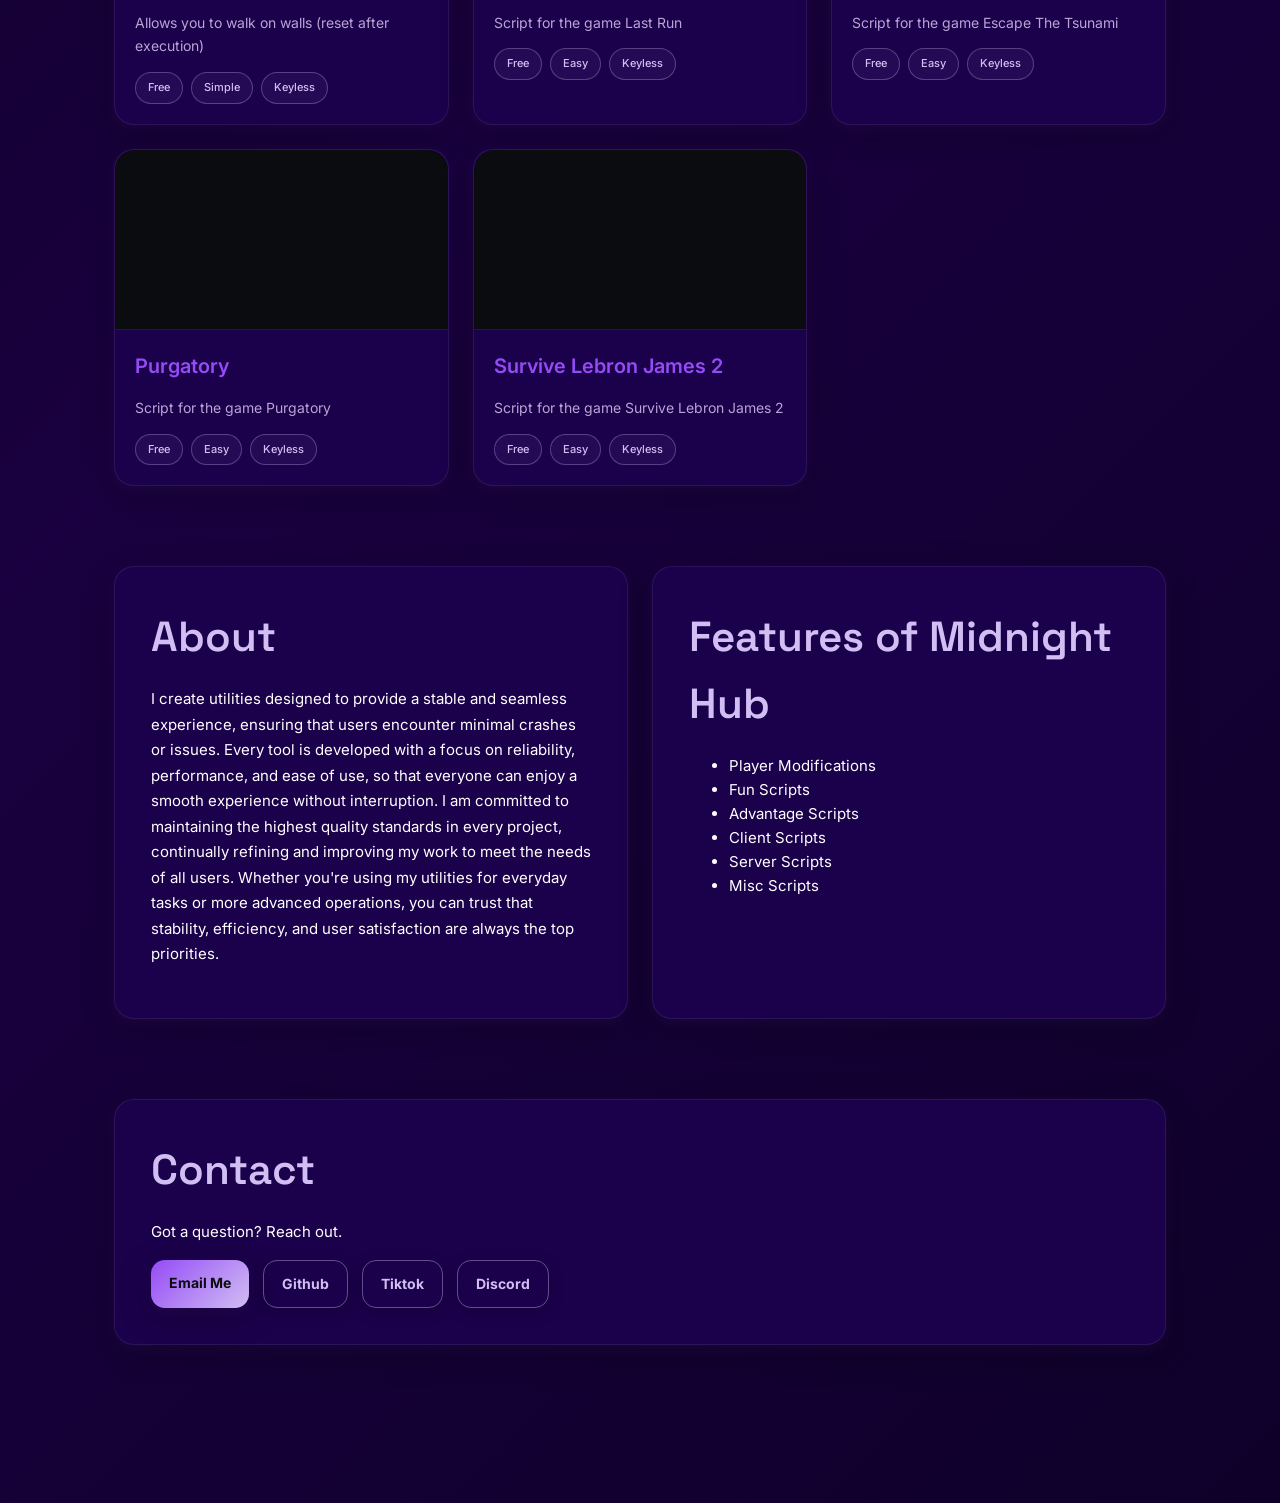
==== commit 981cfa1f: "Update index.html" ====
--- a/index.html
+++ b/index.html
@@ -373,6 +373,30 @@
           <div class="content">
             <h3>Escape the Tsunami</h3>
             <p class="muted">Script for the game Escape The Tsunami</p>
+            <div class="badges">
+              <span class="badge">Free</span>
+              <span class="badge">Easy</span>
+              <span class="badge">Keyless</span>
+            </div>
+          </div>
+        </a>
+        <a class="card project fade-in fade-in-delay-3" href="Purgatory.html" target="_blank" rel="noopener">
+          <div class="thumb" style="background-image:url('https://tr.rbxcdn.com/180DAY-dfe0419b92a8da60bb08d7af27a08488/512/512/Image/Webp/noFilter')"></div>
+          <div class="content">
+            <h3>Purgatory</h3>
+            <p class="muted">Script for the game Purgatory</p>
+            <div class="badges">
+              <span class="badge">Free</span>
+              <span class="badge">Easy</span>
+              <span class="badge">Keyless</span>
+            </div>
+          </div>
+        </a>
+          <a class="card project fade-in fade-in-delay-3" href="Survive-Lebron-James-2.html" target="_blank" rel="noopener">
+          <div class="thumb" style="background-image:url('https://tr.rbxcdn.com/180DAY-dfe0419b92a8da60bb08d7af27a08488/512/512/Image/Webp/noFilter')"></div>
+          <div class="content">
+            <h3>Survive Lebron James 2</h3>
+            <p class="muted">Script for the game Survive Lebron James 2</p>
             <div class="badges">
               <span class="badge">Free</span>
               <span class="badge">Easy</span>
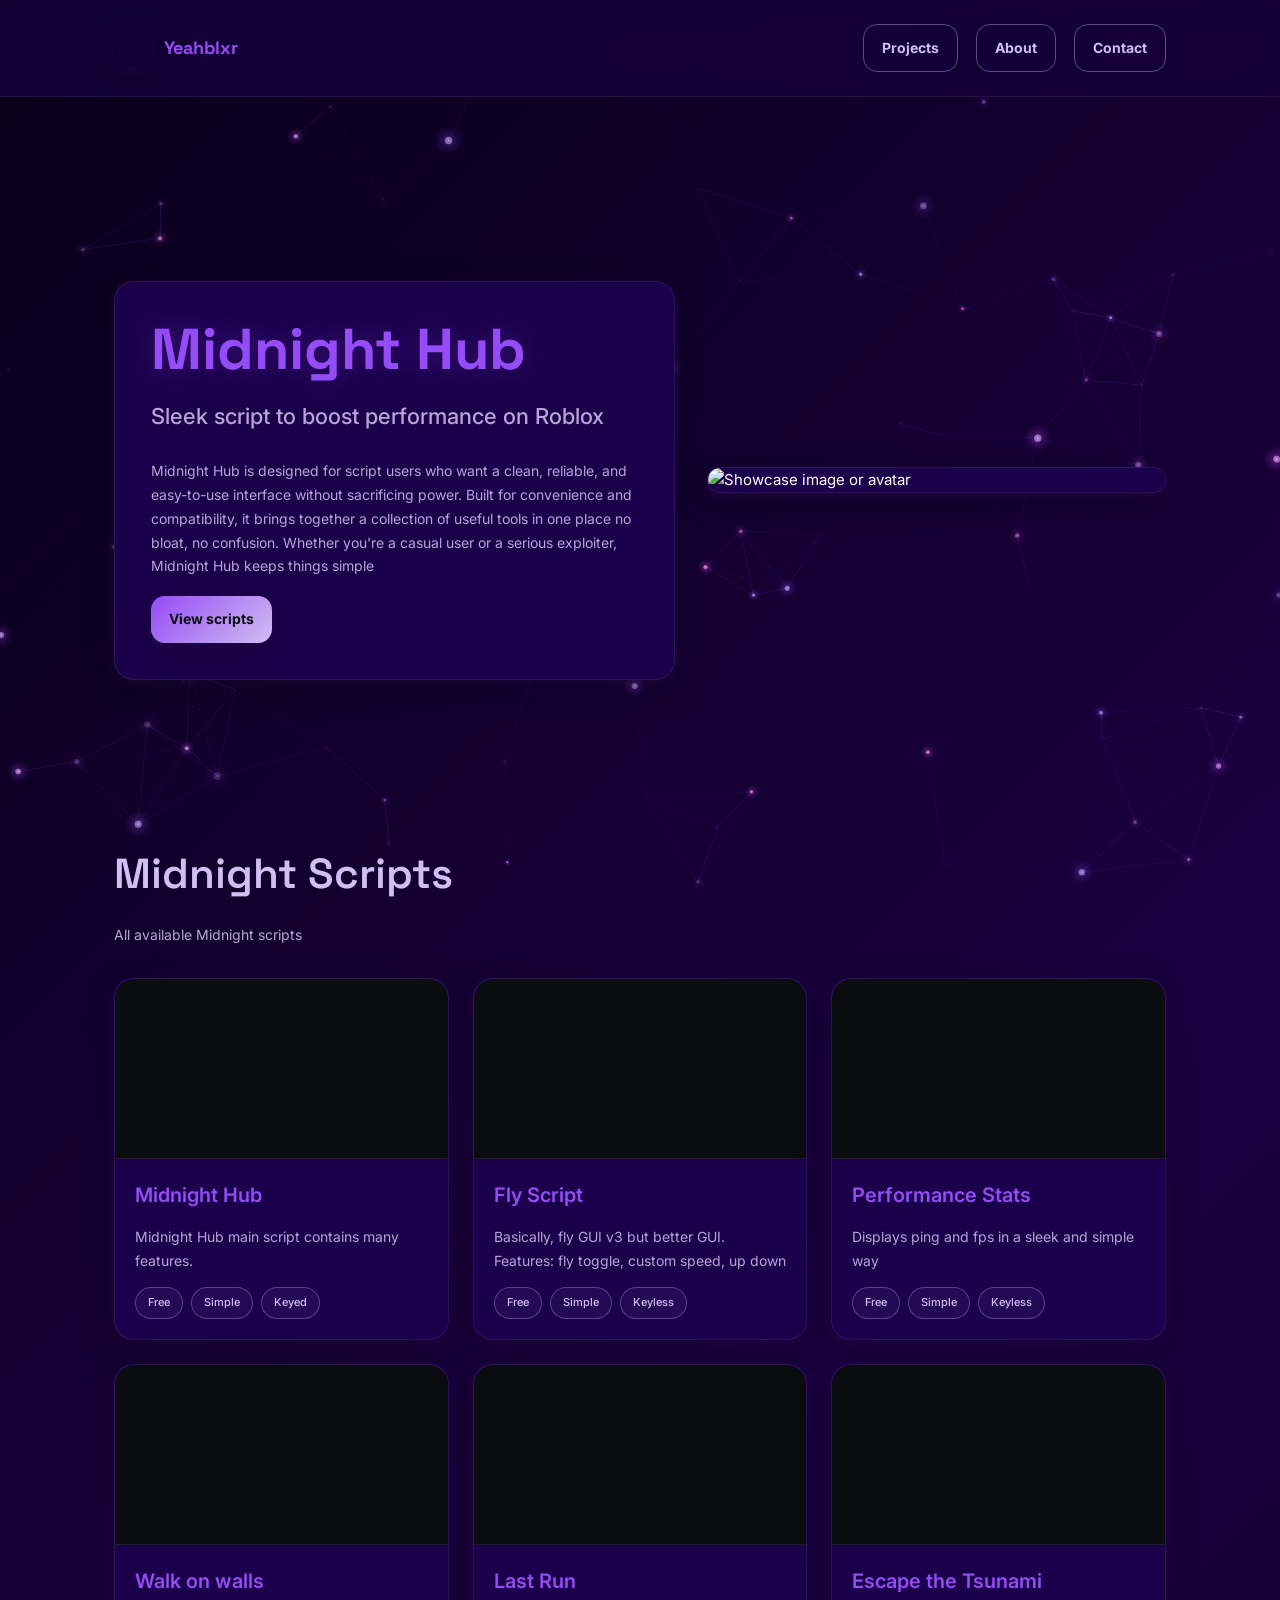
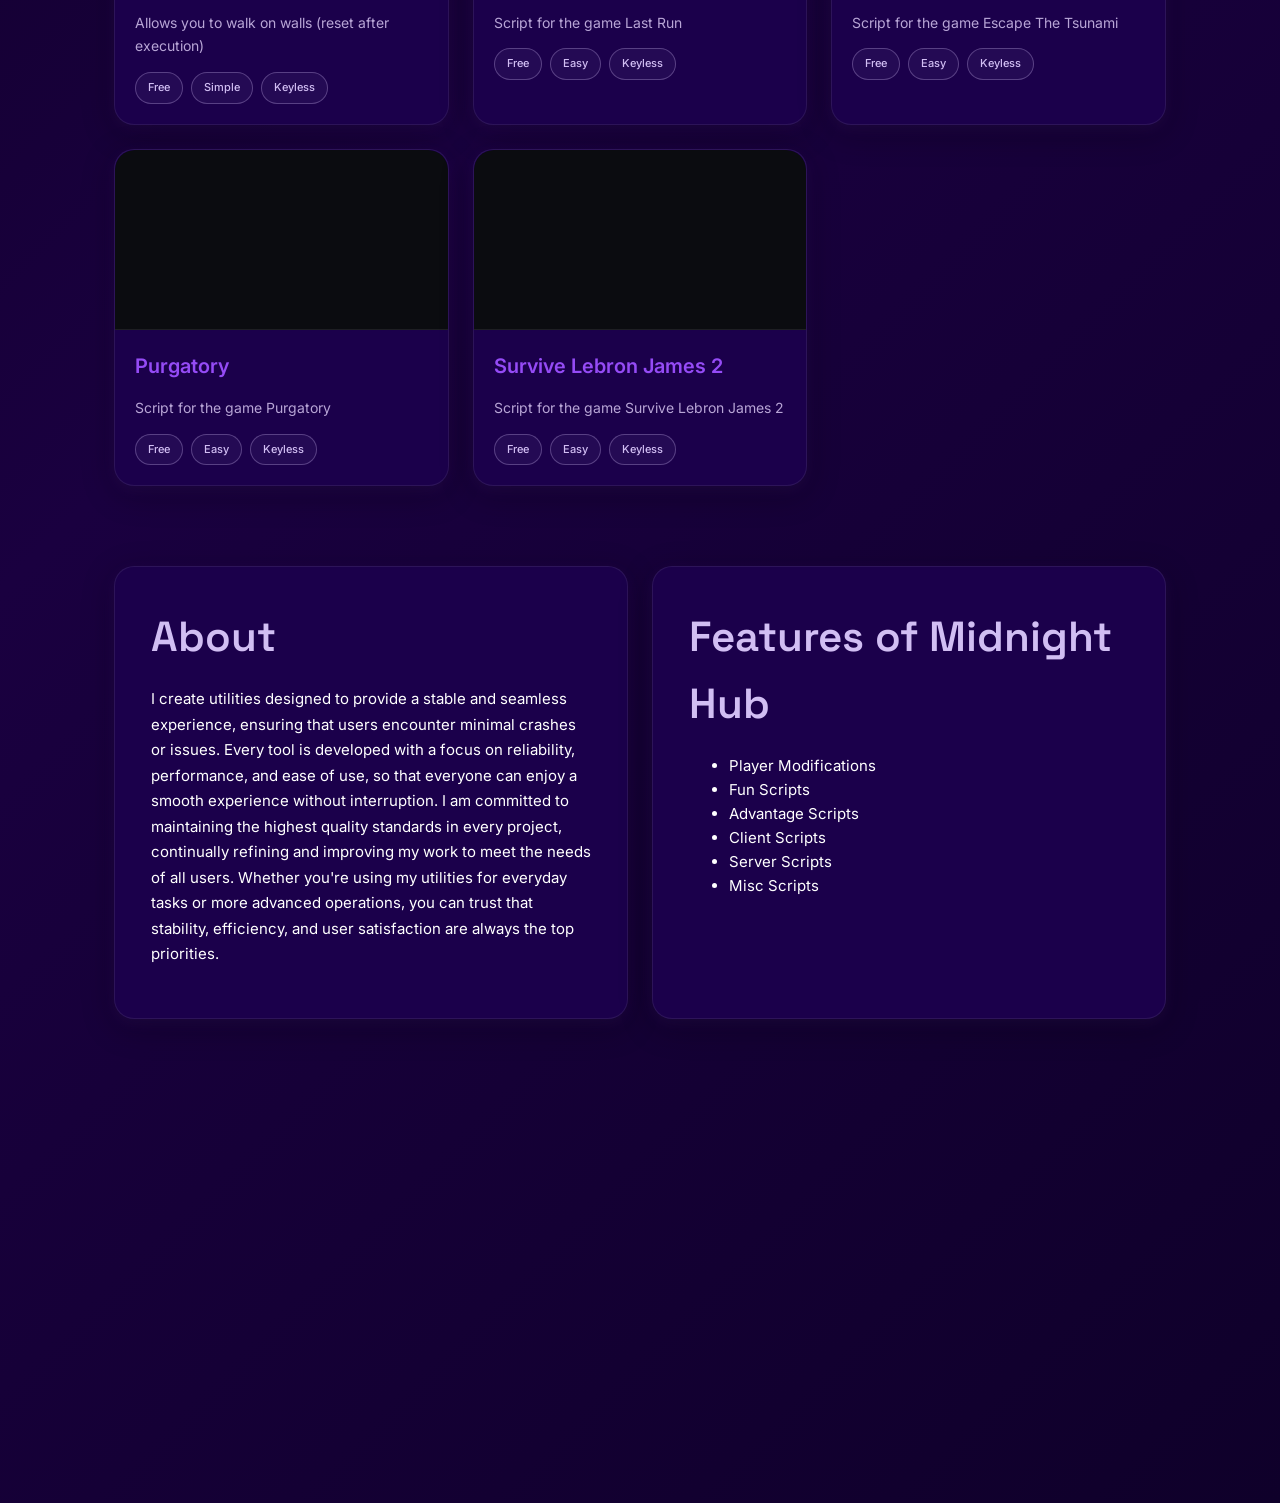
==== commit bbe43777: "Update index.html" ====
--- a/index.html
+++ b/index.html
@@ -393,7 +393,7 @@
           </div>
         </a>
           <a class="card project fade-in fade-in-delay-3" href="Survive-Lebron-James-2.html" target="_blank" rel="noopener">
-          <div class="thumb" style="background-image:url('https://tr.rbxcdn.com/180DAY-dfe0419b92a8da60bb08d7af27a08488/512/512/Image/Webp/noFilter')"></div>
+          <div class="thumb" style="background-image:url('https://tr.rbxcdn.com/180DAY-802ddd2bc64ab4921cc0fba9d5981f1d/256/256/Image/Webp/noFilter')"></div>
           <div class="content">
             <h3>Survive Lebron James 2</h3>
             <p class="muted">Script for the game Survive Lebron James 2</p>
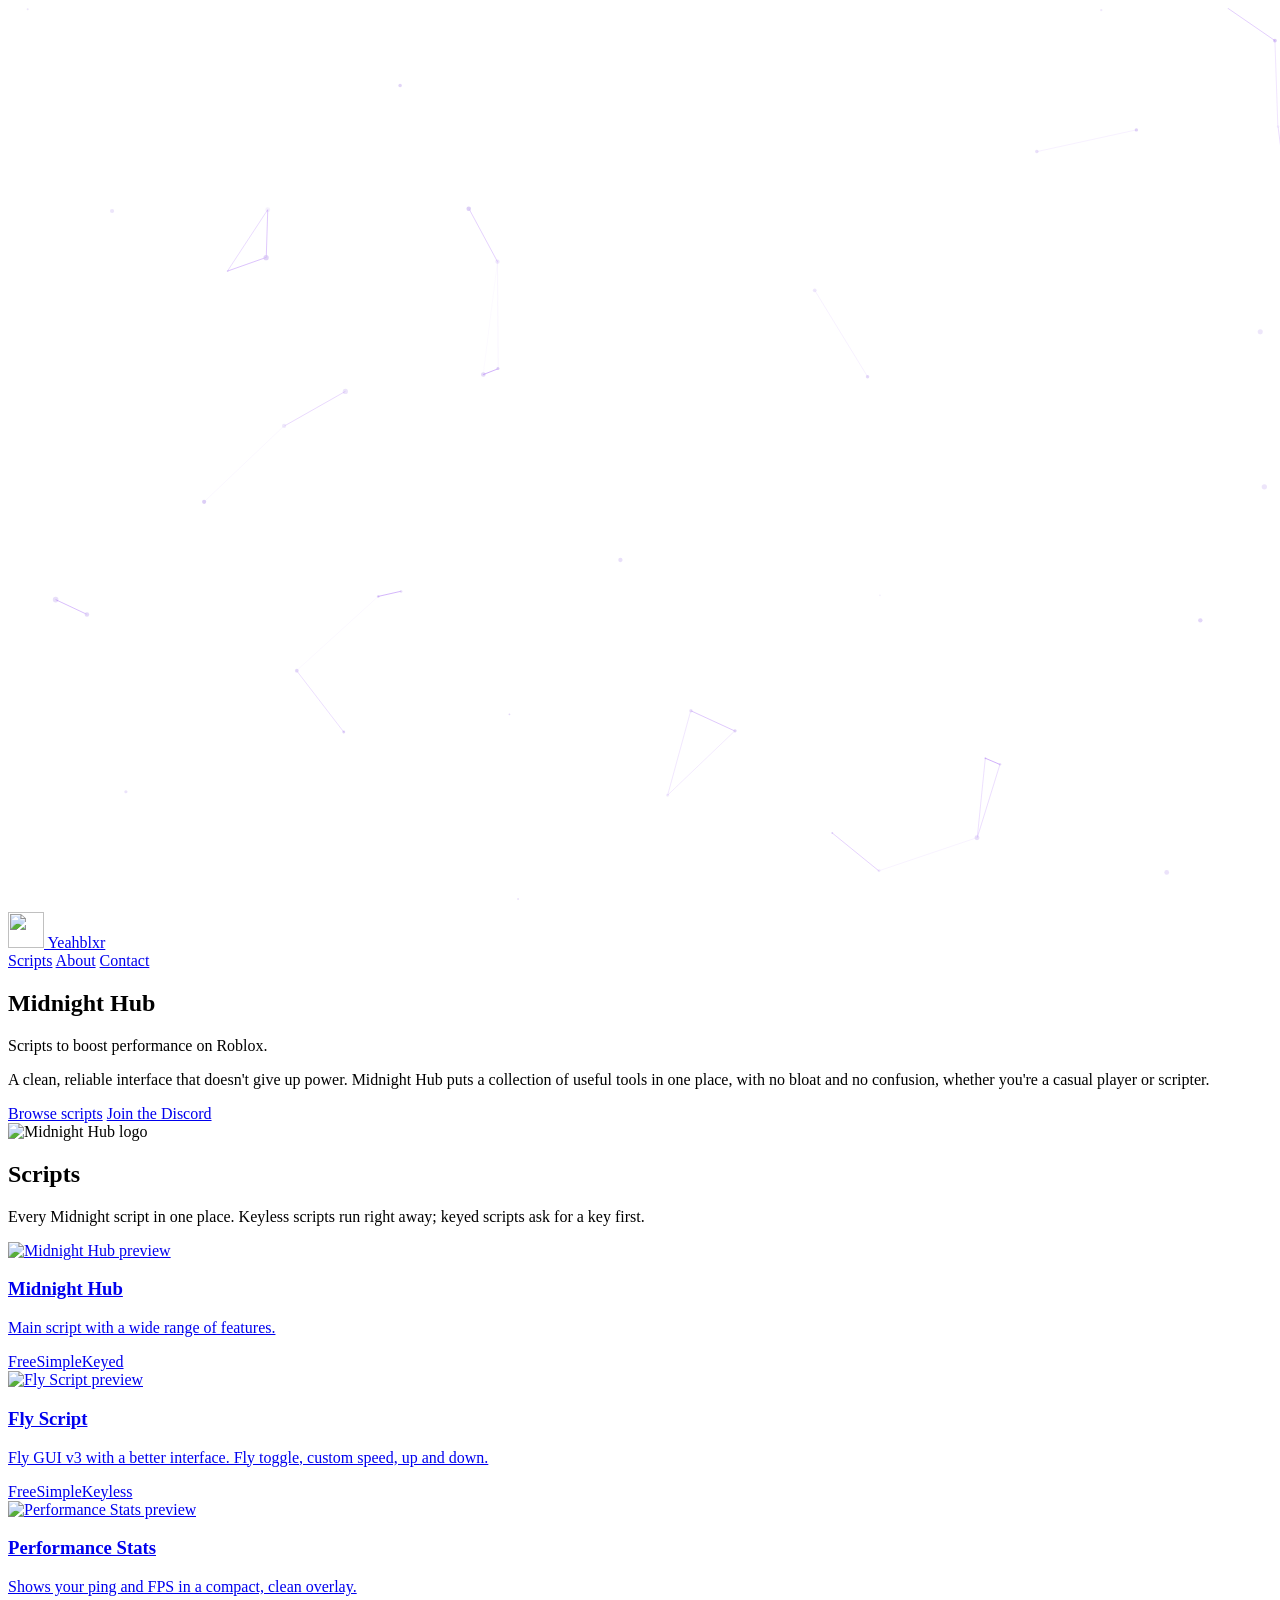
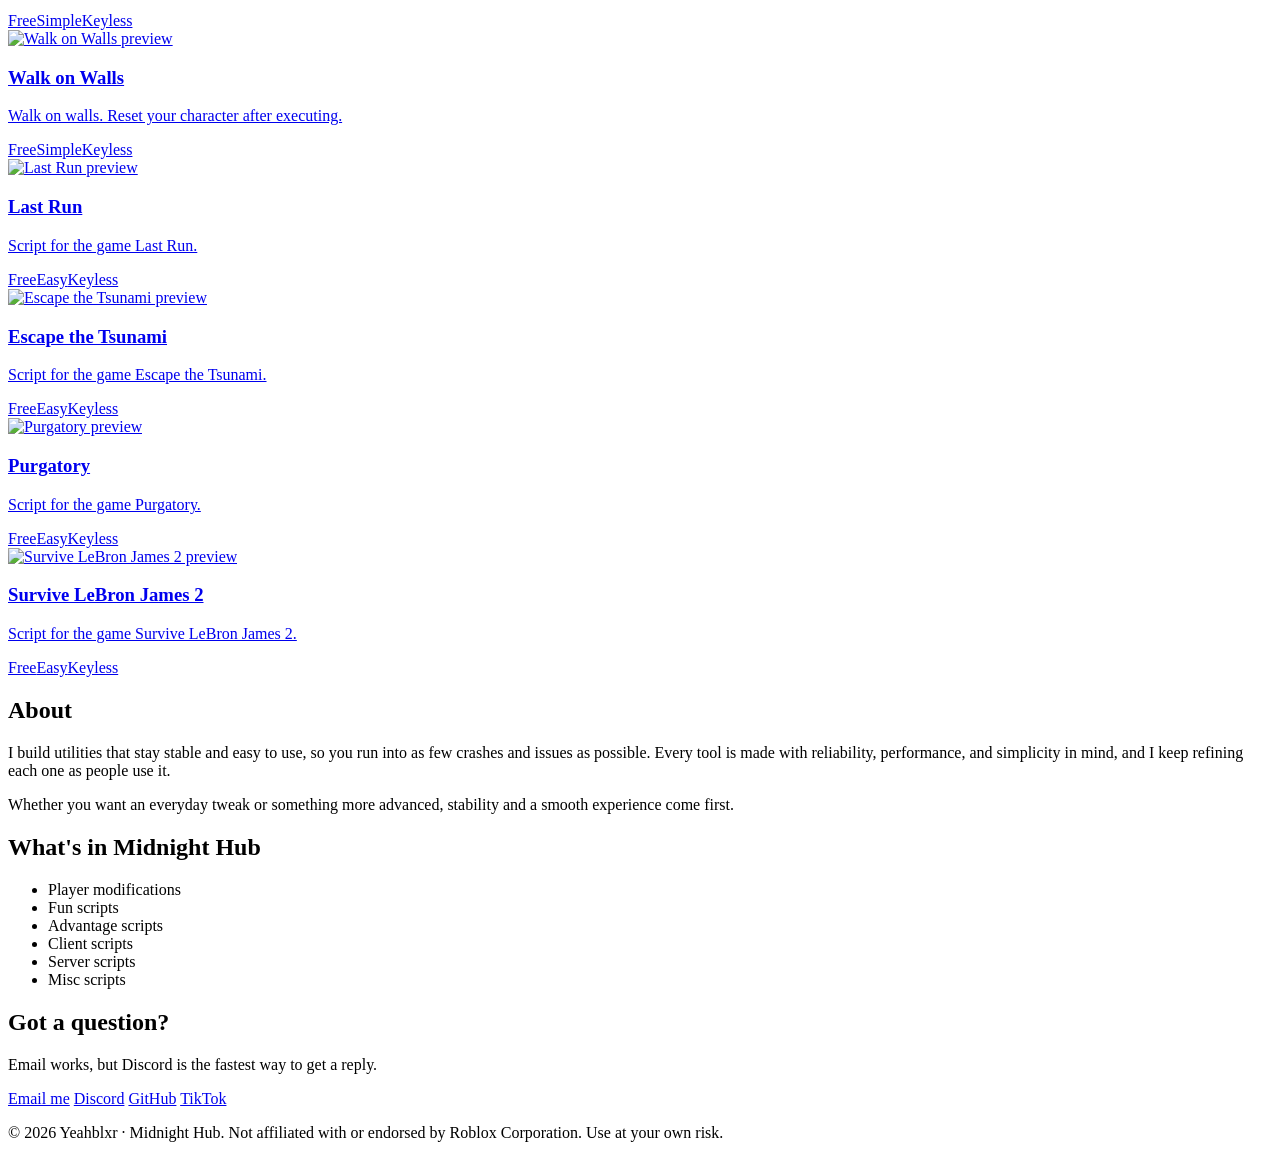
==== commit 40d5ad1f: "Revamp index.html with new layout and scripts Updated the structure and content of the index.html fi" ====
--- a/index.html
+++ b/index.html
@@ -1,625 +1,166 @@
 <!DOCTYPE html>
 <html lang="en">
 <head>
-  <meta charset="UTF-8" />
-  <meta name="viewport" content="width=device-width, initial-scale=1" />
-  <title>Midnight Hub</title>
-  <meta name="description" content="Sleek professional lua scripts" />
-  <link rel="preconnect" href="https://fonts.gstatic.com" crossorigin>
-  <link href="https://fonts.googleapis.com/css2?family=Inter:wght@400;500;600;700;800&family=Space+Grotesk:wght@600;700&display=swap" rel="stylesheet">
-  <style>
-    :root{
-      --bg:#140037;
-      --card:#1b004b;
-      --muted:#b8a5d6;
-      --text:#ffffff;
-      --accent:#954bf6;
-      --accent2:#d1bef3;
-      --radius:20px;
-      --shadow:0 8px 32px rgba(0,0,0,.3), 0 4px 16px rgba(149,75,246,.1);
-      --shadow-hover:0 16px 48px rgba(0,0,0,.4), 0 8px 24px rgba(149,75,246,.2);
-      --glow:0 0 20px rgba(149,75,246,.3);
-    }
-    *{box-sizing:border-box}
-    html,body{
-      margin:0;
-      padding:0;
-      background:linear-gradient(135deg, #0a001a 0%, #1a0040 50%, #0f002a 100%);
-      color:var(--text);
-      font-family:Inter,system-ui,-apple-system,Segoe UI,Roboto,Arial,sans-serif;
-      line-height:1.6;
-      overflow-x:hidden;
-      font-size:15px;
-    }
-    a{color:var(--accent);text-decoration:none}
-    a:hover{opacity:.9}
-    
-    /* Particle Animation Background */
-    #particles-canvas {
-      position: fixed;
-      top: 0;
-      left: 0;
-      width: 100vw;
-      height: 100vh;
-      z-index: 0;
-      pointer-events: none;
-    }
-    
-    body::before {
-      content: '';
-      position: fixed;
-      top: 0;
-      left: 0;
-      width: 100%;
-      height: 100%;
-      background: 
-        radial-gradient(circle at 20% 80%, rgba(149,75,246,.15) 0%, transparent 50%),
-        radial-gradient(circle at 80% 20%, rgba(209,190,243,.1) 0%, transparent 50%),
-        radial-gradient(circle at 40% 40%, rgba(149,75,246,.08) 0%, transparent 50%);
-      z-index: -1;
-    }
-    
-    .container{max-width:1100px;margin:0 auto;padding:24px;position:relative;z-index:10}
-    header{position:sticky;top:0;backdrop-filter:saturate(150%) blur(16px);background:rgba(20,0,55,.8);border-bottom:1px solid rgba(255,255,255,.08);z-index:100}
-    nav{display:flex;align-items:center;justify-content:space-between;gap:12px}
-    .brand{
-      display:flex;
-      align-items:center;
-      gap:12px;
-      font-weight:800;
-      color:var(--accent);
-      font-family:'Space Grotesk',sans-serif;
-      font-size:18px;
-    }
-    .brand .logo {
-      width: 38px;
-      height: 38px;
-      border-radius: 12px;
-      background-image: url('https://ik.imagekit.io/yeahblxr/midnight%20squared_fcWdpmXYR?updatedAt=1756426056141');
-      background-size: cover;
-      background-position: center;
-      box-shadow: var(--shadow);
-      transition: all .3s ease;
-    }
-    .brand:hover .logo {
-      box-shadow: var(--shadow-hover), var(--glow);
-      transform: scale(1.05);
-    }
+<meta charset="UTF-8">
+<meta name="viewport" content="width=device-width, initial-scale=1.0">
+<title>Midnight Hub | Advanced Roblox Scripts</title>
+<meta name="description" content="Midnight Hub: clean, reliable Roblox scripts. Browse every script in one place.">
+<link rel="preconnect" href="https://fonts.googleapis.com">
+<link rel="preconnect" href="https://fonts.gstatic.com" crossorigin>
+<link href="https://fonts.googleapis.com/css2?family=Inter:wght@400;500;600;700;800&display=swap" rel="stylesheet">
+<script src="https://cdn.tailwindcss.com/3.4.17"></script>
+<script>
+  tailwind.config = { theme: { extend: { fontFamily: { sans: ['Inter', 'system-ui', 'sans-serif'] } } } };
+</script>
+<link rel="stylesheet" href="style.css">
+</head>
 
-    .navlinks{display:flex;gap:18px}
-    .btn{
-      display:inline-block;
-      padding:12px 18px;
-      border-radius:14px;
-      background:linear-gradient(135deg,var(--accent),var(--accent2));
-      color:#0b0d10;
-      font-weight:700;
-      font-size:14px;
-      transition:all .3s ease;
-      position:relative;
-      overflow:hidden;
-      box-shadow:var(--shadow);
-    }
-    .btn.ghost{
-      background:transparent;
-      border:1px solid rgba(209,190,243,.4);
-      color:var(--accent2);
-      box-shadow:0 4px 16px rgba(0,0,0,.2);
-    }
-    .btn:hover{
-      transform:translateY(-3px);
-      box-shadow:var(--shadow-hover), var(--glow);
-    }
-    .btn.ghost:hover{
-      box-shadow:var(--shadow-hover), 0 0 25px rgba(209,190,243,.4);
-      border-color:var(--accent);
-      color:var(--accent);
-      background:rgba(149,75,246,.05);
-    }
+<body class="font-sans">
 
-    main{position:relative;z-index:10}
-    .hero{display:grid;grid-template-columns:1.1fr .9fr;gap:32px;align-items:center;padding:80px 0}
-    .card{
-      background:var(--card);
-      border:1px solid rgba(255,255,255,.08);
-      border-radius:var(--radius);
-      box-shadow:var(--shadow);
-      transition:all .4s cubic-bezier(.4,0,.2,1);
-      position:relative;
-      z-index:10;
-      backdrop-filter:blur(10px);
-    }
-    .card.pad{padding:36px}
-    .card:hover {
-      box-shadow: var(--shadow-hover), var(--glow);
-      border-color:rgba(149,75,246,.2);
-      transform:translateY(-2px);
-    }
-    
-    /* Typography Hierarchy */
-    h1{
-      font-size:clamp(36px,4.5vw,64px);
-      line-height:1.1;
-      margin:0 0 16px;
-      color:var(--accent);
-      font-family:'Space Grotesk',sans-serif;
-      font-weight:700;
-      text-shadow:0 0 30px rgba(149,75,246,.3);
-    }
-    h2{
-      font-size:clamp(28px,3.5vw,42px);
-      margin:0 0 16px;
-      color:var(--accent2);
-      font-family:'Space Grotesk',sans-serif;
-      font-weight:600;
-    }
-    h3{
-      font-size:20px;
-      margin:0 0 8px;
-      color:var(--accent);
-      font-weight:600;
-    }
-    p{font-size:15px;line-height:1.7}
-    p.muted{color:var(--muted);font-size:14px}
-    .tagline{
-      font-size:22px;
-      color:var(--muted);
-      margin:12px 0 24px;
-      font-weight:500;
-    }
-    .hero img{
-      width:100%;
-      height:auto;
-      border-radius:var(--radius);
-      display:block;
-      box-shadow:var(--shadow);
-      transition:all .4s ease;
-    }
-    .hero .card:hover img{
-      box-shadow:var(--shadow-hover), var(--glow);
-    }
+<div class="bg" aria-hidden="true"><div class="blob"></div><div class="blob"></div></div>
+<canvas id="particles" aria-hidden="true"></canvas>
 
-    .grid{display:grid;grid-template-columns:repeat(3,1fr);gap:24px;margin-top:32px}
-    .project{
-      transition: all .4s cubic-bezier(.4,0,.2,1);
-      position: relative;
-      overflow:hidden;
-    }
-    .project:hover{
-      transform: translateY(-8px) scale(1.02);
-      box-shadow: var(--shadow-hover), var(--glow);
-      border-color:rgba(149,75,246,.3);
-    }
-    .project .thumb{
-      height:180px;
-      border-bottom:1px solid rgba(255,255,255,.08);
-      border-top-left-radius:var(--radius);
-      border-top-right-radius:var(--radius);
-      background:#0b0c10 center/cover no-repeat;
-      position:relative;
-      overflow:hidden;
-    }
-    .project .thumb::after{
-      content:'';
-      position:absolute;
-      top:0;
-      left:0;
-      right:0;
-      bottom:0;
-      background:linear-gradient(45deg, rgba(149,75,246,.1), transparent);
-      opacity:0;
-      transition:opacity .3s ease;
-    }
-    .project:hover .thumb::after{opacity:1}
-    .project .content{padding:20px}
-    .badges{display:flex;flex-wrap:wrap;gap:8px;margin-top:12px}
-    .badge{
-      padding:6px 12px;
-      border:1px solid rgba(209,190,243,.3);
-      border-radius:999px;
-      font-size:11px;
-      color:var(--accent2);
-      background:rgba(209,190,243,.05);
-      font-weight:500;
-    }
+<header class="sticky top-0 z-40 border-b border-slate-800/50 bg-[#140037]/70 backdrop-blur-md">
+  <nav class="mx-auto flex h-16 max-w-7xl items-center justify-between px-4 md:px-8" aria-label="Main">
+    <a href="#top" class="flex items-center gap-3 text-lg font-bold tracking-tight text-white transition-colors duration-200 hover:text-violet-300">
+      <img class="logo" src="https://ik.imagekit.io/yeahblxr/midnight%20squared_fcWdpmXYR?updatedAt=1756426056141" alt="" width="36" height="36">
+      Yeahblxr
+    </a>
+    <div class="flex items-center gap-5 text-sm font-medium text-slate-300 md:gap-8">
+      <a class="transition-colors duration-200 hover:text-white" href="#projects">Scripts</a>
+      <a class="transition-colors duration-200 hover:text-white" href="#about">About</a>
+      <a class="transition-colors duration-200 hover:text-white" href="#contact">Contact</a>
+    </div>
+  </nav>
+</header>
 
-    section{margin:80px 0;position:relative;z-index:10}
-    .cards{display:grid;grid-template-columns:repeat(2,1fr);gap:24px}
-
-    footer{
-      margin:80px 0 32px;
-      color:var(--muted);
-      font-size:14px;
-      text-align:center;
-      position:relative;
-      z-index:10;
-    }
-
-    /* Enhanced Fade-in animations */
-    .fade-in {
-      opacity: 0;
-      transform: translateY(40px);
-      transition: all 1s cubic-bezier(.4,0,.2,1);
-    }
-    
-    .fade-in.visible {
-      opacity: 1;
-      transform: translateY(0);
-    }
-    
-    .fade-in-delay {
-      transition-delay: 0.15s;
-    }
-    
-    .fade-in-delay-2 {
-      transition-delay: 0.3s;
-    }
-    
-    .fade-in-delay-3 {
-      transition-delay: 0.45s;
-    }
-
-    @media (max-width:900px){
-      .hero{grid-template-columns:1fr;gap:24px}
-      .grid{grid-template-columns:1fr 1fr;gap:20px}
-      .cards{grid-template-columns:1fr}
-      .card.pad{padding:28px}
-    }
-    @media (max-width:600px){
-      .grid{grid-template-columns:1fr}
-      .navlinks{gap:12px}
-      .btn{padding:10px 14px;font-size:13px}
-    }
-  </style>
-</head>
-<body>
-  <!-- Particle Animation Canvas -->
-  <canvas id="particles-canvas"></canvas>
-
-  <header>
-    <div class="container">
-      <nav>
-        <div class="brand"><div class="logo" aria-hidden="true"></div><span>Yeahblxr</span></div>
-        <div class="navlinks">
-          <a href="#projects" class="btn ghost">Projects</a>
-          <a href="#about" class="btn ghost">About</a>
-          <a href="#contact" class="btn ghost">Contact</a>
-        </div>
-      </nav>
-    </div>
-  </header>
-
-  <main class="container">
-    <section class="hero">
-      <div class="card pad fade-in">
-        <h1>Midnight Hub</h1>
-        <p class="tagline">Sleek script to boost performance on Roblox</p>
-        <p class="muted">Midnight Hub is designed for script users who want a clean, reliable, and easy-to-use interface without sacrificing power. Built for convenience and compatibility, it brings together a collection of useful tools in one place no bloat, no confusion. Whether you're a casual user or a serious exploiter, Midnight Hub keeps things simple</p>
-        <div style="display:flex;gap:14px;margin-top:18px">
-          <a class="btn" href="#projects">View scripts</a>
+<main id="top">
+  <!-- Hero -->
+  <section class="mx-auto max-w-7xl px-4 py-16 md:px-8 md:py-24">
+    <div class="grid items-center gap-12 md:grid-cols-[1.15fr_0.85fr]">
+      <div class="rise">
+        <h1 class="text-5xl font-extrabold leading-tight tracking-tight text-white md:text-7xl">Midnight Hub</h1>
+        <p class="mt-4 text-xl font-medium leading-snug tracking-tight text-violet-200 md:text-2xl">Scripts to boost performance on Roblox.</p>
+        <p class="mt-6 max-w-xl text-lg leading-relaxed text-slate-300">A clean, reliable interface that doesn't give up power. Midnight Hub puts a collection of useful tools in one place, with no bloat and no confusion, whether you're a casual player or scripter.</p>
+        <div class="mt-9 flex flex-wrap gap-3">
+          <a href="#projects" class="btn-primary rounded-xl px-6 py-3.5 text-base font-bold transition-all duration-200 hover:scale-[1.02] active:scale-[0.98]">Browse scripts</a>
+          <a href="https://discord.gg/Yqak7y7DYT" target="_blank" rel="noopener" class="btn-ghost rounded-xl px-6 py-3.5 text-base font-semibold transition-all duration-200 hover:scale-[1.02] active:scale-[0.98]">Join the Discord</a>
         </div>
       </div>
-      <div class="card fade-in fade-in-delay">
-        <img src="https://ik.imagekit.io/yeahblxr/midnight%20squared_fcWdpmXYR?updatedAt=1756426056141" alt="Showcase image or avatar" />
+      <div class="rise glass mx-auto w-full max-w-sm rounded-3xl p-3 shadow-xl" style="animation-delay:.12s">
+        <img class="aspect-square w-full rounded-2xl object-cover" src="https://ik.imagekit.io/yeahblxr/midnight%20squared_fcWdpmXYR?updatedAt=1756426056141" alt="Midnight Hub logo">
       </div>
-    </section>
+    </div>
+  </section>
 
-    <section id="projects">
-      <h2 class="fade-in">Midnight Scripts</h2>
-      <p class="muted fade-in fade-in-delay">All available Midnight scripts</p>
-      <div class="grid" id="projectGrid">
-        <a class="card project fade-in" href="Midnighthub.html" target="_blank" rel="noopener">
-          <div class="thumb" style="background-image:url('https://ik.imagekit.io/yeahblxr/image_4.png?updatedAt=1756333934598')"></div>
-          <div class="content">
-            <h3>Midnight Hub</h3>
-            <p class="muted">Midnight Hub main script contains many features.</p>
-            <div class="badges">
-              <span class="badge">Free</span>
-              <span class="badge">Simple</span>
-              <span class="badge">Keyed</span>
-            </div>
-          </div>
-        </a>
-        <a class="card project fade-in fade-in-delay" href="Midnightfly.html" target="_blank" rel="noopener">
-          <div class="thumb" style="background-image:url('https://ik.imagekit.io/yeahblxr/Screenshot_20250827_210416_Roblox.jpg?updatedAt=1756424116155')"></div>
-          <div class="content">
-            <h3>Fly Script</h3>
-            <p class="muted">Basically, fly GUI v3 but better GUI. Features: fly toggle, custom speed, up down</p>
-            <div class="badges">
-              <span class="badge">Free</span>
-              <span class="badge">Simple</span>
-              <span class="badge">Keyless</span>
-            </div>
-          </div>
-        </a>
-        <a class="card project fade-in fade-in-delay-2" href="Performancestats.html" target="_blank" rel="noopener">
-          <div class="thumb" style="background-image:url('https://ik.imagekit.io/yeahblxr/Screenshot_20250827_211114_Roblox2.jpg?updatedAt=1756424116130')"></div>
-          <div class="content">
-            <h3>Performance Stats</h3>
-            <p class="muted">Displays ping and fps in a sleek and simple way</p>
-            <div class="badges">
-              <span class="badge">Free</span>
-              <span class="badge">Simple</span>
-              <span class="badge">Keyless</span>
-            </div>
-          </div>
-        </a>
-        <a class="card project fade-in fade-in-delay-3" href="walkonwalls.html" target="_blank" rel="noopener">
-          <div class="thumb" style="background-image:url('https://ik.imagekit.io/yeahblxr/Screenshot_20250827_210459_Roblox.jpg?updatedAt=1756424116110')"></div>
-          <div class="content">
-            <h3>Walk on walls</h3>
-            <p class="muted">Allows you to walk on walls (reset after execution)</p>
-            <div class="badges">
-              <span class="badge">Free</span>
-              <span class="badge">Simple</span>
-              <span class="badge">Keyless</span>
-            </div>
-          </div>
-        </a>
-        <a class="card project fade-in fade-in-delay-3" href="Last-Run.html" target="_blank" rel="noopener">
-          <div class="thumb" style="background-image:url('https://tr.rbxcdn.com/180DAY-a633e530e800acfd08d90a9a4cf93c8f/256/256/Image/Webp/noFilter')"></div>
-          <div class="content">
-            <h3>Last Run</h3>
-            <p class="muted">Script for the game Last Run</p>
-            <div class="badges">
-              <span class="badge">Free</span>
-              <span class="badge">Easy</span>
-              <span class="badge">Keyless</span>
-            </div>
-          </div>
-        </a>
-        <a class="card project fade-in fade-in-delay-3" href="Escape-The-Tsunami.html" target="_blank" rel="noopener">
-          <div class="thumb" style="background-image:url('https://tr.rbxcdn.com/180DAY-2b8d951b83b905d38672476b758e99b3/256/256/Image/Webp/noFilter')"></div>
-          <div class="content">
-            <h3>Escape the Tsunami</h3>
-            <p class="muted">Script for the game Escape The Tsunami</p>
-            <div class="badges">
-              <span class="badge">Free</span>
-              <span class="badge">Easy</span>
-              <span class="badge">Keyless</span>
-            </div>
-          </div>
-        </a>
-        <a class="card project fade-in fade-in-delay-3" href="Purgatory.html" target="_blank" rel="noopener">
-          <div class="thumb" style="background-image:url('https://tr.rbxcdn.com/180DAY-dfe0419b92a8da60bb08d7af27a08488/512/512/Image/Webp/noFilter')"></div>
-          <div class="content">
-            <h3>Purgatory</h3>
-            <p class="muted">Script for the game Purgatory</p>
-            <div class="badges">
-              <span class="badge">Free</span>
-              <span class="badge">Easy</span>
-              <span class="badge">Keyless</span>
-            </div>
-          </div>
-        </a>
-          <a class="card project fade-in fade-in-delay-3" href="Survive-Lebron-James-2.html" target="_blank" rel="noopener">
-          <div class="thumb" style="background-image:url('https://tr.rbxcdn.com/180DAY-802ddd2bc64ab4921cc0fba9d5981f1d/256/256/Image/Webp/noFilter')"></div>
-          <div class="content">
-            <h3>Survive Lebron James 2</h3>
-            <p class="muted">Script for the game Survive Lebron James 2</p>
-            <div class="badges">
-              <span class="badge">Free</span>
-              <span class="badge">Easy</span>
-              <span class="badge">Keyless</span>
-            </div>
-          </div>
-        </a>
+  <!-- Scripts -->
+  <section id="projects" class="mx-auto max-w-7xl px-4 py-16 md:px-8 md:py-24">
+    <h2 class="text-3xl font-bold leading-tight tracking-tight text-white md:text-4xl">Scripts</h2>
+    <p class="mt-3 max-w-xl leading-relaxed text-slate-300">Every Midnight script in one place. Keyless scripts run right away; keyed scripts ask for a key first.</p>
+    <div id="projectGrid" class="mt-10 grid gap-6 sm:grid-cols-2 lg:grid-cols-3"></div>
+  </section>
+
+  <!-- About -->
+  <section id="about" class="mx-auto max-w-7xl px-4 py-16 md:px-8 md:py-24">
+    <div class="grid gap-6 lg:grid-cols-2">
+      <div class="glass rounded-2xl p-8 shadow-xl">
+        <h2 class="text-2xl font-bold leading-tight tracking-tight text-white">About</h2>
+        <p class="mt-4 leading-relaxed text-slate-300">I build utilities that stay stable and easy to use, so you run into as few crashes and issues as possible. Every tool is made with reliability, performance, and simplicity in mind, and I keep refining each one as people use it.</p>
+        <p class="mt-4 leading-relaxed text-slate-300">Whether you want an everyday tweak or something more advanced, stability and a smooth experience come first.</p>
       </div>
-    </section>
+      <div class="glass rounded-2xl p-8 shadow-xl">
+        <h2 class="text-2xl font-bold leading-tight tracking-tight text-white">What's in Midnight Hub</h2>
+        <ul class="checks mt-4 grid gap-3 text-slate-300 sm:grid-cols-2">
+          <li>Player modifications</li><li>Fun scripts</li><li>Advantage scripts</li>
+          <li>Client scripts</li><li>Server scripts</li><li>Misc scripts</li>
+        </ul>
+      </div>
+    </div>
+  </section>
 
-    <section id="about">
-      <div class="cards">
-        <div class="card pad fade-in">
-          <h2>About</h2>
-          <p>I create utilities designed to provide a stable and seamless experience, ensuring that users encounter minimal crashes or issues. Every tool is developed with a focus on reliability, performance, and ease of use, so that everyone can enjoy a smooth experience without interruption. I am committed to maintaining the highest quality standards in every project, continually refining and improving my work to meet the needs of all users. Whether you're using my utilities for everyday tasks or more advanced operations, you can trust that stability, efficiency, and user satisfaction are always the top priorities.</p>
-        </div>
-        <div class="card pad fade-in fade-in-delay">
-          <h2>Features of Midnight Hub</h2>
-          <ul>
-            <li>Player Modifications</li>
-            <li>Fun Scripts</li>
-            <li>Advantage Scripts</li>
-            <li>Client Scripts</li>
-            <li>Server Scripts</li>
-            <li>Misc Scripts</li>
-          </ul>
-        </div>
+  <!-- Contact -->
+  <section id="contact" class="mx-auto max-w-7xl px-4 py-16 md:px-8 md:py-24">
+    <div class="glass rounded-2xl p-8 shadow-xl md:p-12">
+      <h2 class="text-2xl font-bold leading-tight tracking-tight text-white md:text-3xl">Got a question?</h2>
+      <p class="mt-3 leading-relaxed text-slate-300">Email works, but Discord is the fastest way to get a reply.</p>
+      <div class="mt-7 flex flex-wrap gap-3">
+        <a class="btn-primary rounded-xl px-5 py-3 text-sm font-bold transition-all duration-200 hover:scale-[1.02] active:scale-[0.98]" href="https://mail.google.com/mail/?view=cm&fs=1&to=yeahblxr@gmail.com" target="_blank" rel="noopener">Email me</a>
+        <a class="btn-ghost rounded-xl px-5 py-3 text-sm font-semibold transition-all duration-200 hover:scale-[1.02] active:scale-[0.98]" href="https://discord.gg/Yqak7y7DYT" target="_blank" rel="noopener">Discord</a>
+        <a class="btn-ghost rounded-xl px-5 py-3 text-sm font-semibold transition-all duration-200 hover:scale-[1.02] active:scale-[0.98]" href="https://github.com/yeahblxr/-Midnight-hub" target="_blank" rel="noopener">GitHub</a>
+        <a class="btn-ghost rounded-xl px-5 py-3 text-sm font-semibold transition-all duration-200 hover:scale-[1.02] active:scale-[0.98]" href="https://www.tiktok.com/@yeahblxr" target="_blank" rel="noopener">TikTok</a>
       </div>
-    </section>
+    </div>
+  </section>
+</main>
 
-    <section id="contact">
-      <div class="card pad fade-in">
-        <h2>Contact</h2>
-        <p>Got a question? Reach out.</p>
-        <div style="display:flex;gap:14px;flex-wrap:wrap">
-          <a class="btn" href="https://mail.google.com/mail/?view=cm&fs=1&to=yeahblxr@gmail.com">Email Me</a>
-          <a class="btn ghost" href="https://github.com/yeahblxr/-Midnight-hub" target="_blank" rel="noopener">Github</a>
-          <a class="btn ghost" href="https://www.tiktok.com/@yeahblxr" target="_blank" rel="noopener">Tiktok</a>
-          <a class="btn ghost" href="https://discord.gg/Yqak7y7DYT" target="_blank" rel="noopener">Discord</a>
-        </div>
-      </div>
-    </section>
+<footer class="border-t border-slate-800/50">
+  <div class="mx-auto max-w-7xl px-4 py-8 text-sm leading-relaxed text-slate-400 md:px-8">
+    <p>&copy; <span id="year">2026</span> Yeahblxr &middot; Midnight Hub. Not affiliated with or endorsed by Roblox Corporation. Use at your own risk.</p>
+  </div>
+</footer>
 
-    <footer class="fade-in">
-      © <span id="year"></span> Yeahblxr · Midnight Hub
-    </footer>
-  </main>
+<script>
+/* ---------- Script list: add a script by adding one line ---------- */
+const scripts = [
+  ['Midnight Hub', 'Main script with a wide range of features.', 'Midnighthub.html', 'https://ik.imagekit.io/yeahblxr/image_4.png?updatedAt=1756333934598', ['Free','Simple','Keyed']],
+  ['Fly Script', 'Fly GUI v3 with a better interface. Fly toggle, custom speed, up and down.', 'Midnightfly.html', 'https://ik.imagekit.io/yeahblxr/Screenshot_20250827_210416_Roblox.jpg?updatedAt=1756424116155', ['Free','Simple','Keyless']],
+  ['Performance Stats', 'Shows your ping and FPS in a compact, clean overlay.', 'Performancestats.html', 'https://ik.imagekit.io/yeahblxr/Screenshot_20250827_211114_Roblox2.jpg?updatedAt=1756424116130', ['Free','Simple','Keyless']],
+  ['Walk on Walls', 'Walk on walls. Reset your character after executing.', 'walkonwalls.html', 'https://ik.imagekit.io/yeahblxr/Screenshot_20250827_210459_Roblox.jpg?updatedAt=1756424116110', ['Free','Simple','Keyless']],
+  ['Last Run', 'Script for the game Last Run.', 'Last-Run.html', 'https://tr.rbxcdn.com/180DAY-a633e530e800acfd08d90a9a4cf93c8f/256/256/Image/Webp/noFilter', ['Free','Easy','Keyless']],
+  ['Escape the Tsunami', 'Script for the game Escape the Tsunami.', 'Escape-The-Tsunami.html', 'https://tr.rbxcdn.com/180DAY-2b8d951b83b905d38672476b758e99b3/256/256/Image/Webp/noFilter', ['Free','Easy','Keyless']],
+  ['Purgatory', 'Script for the game Purgatory.', 'Purgatory.html', 'https://tr.rbxcdn.com/180DAY-dfe0419b92a8da60bb08d7af27a08488/512/512/Image/Webp/noFilter', ['Free','Easy','Keyless']],
+  ['Survive LeBron James 2', 'Script for the game Survive LeBron James 2.', 'Survive-Lebron-James-2.html', 'https://tr.rbxcdn.com/180DAY-802ddd2bc64ab4921cc0fba9d5981f1d/256/256/Image/Webp/noFilter', ['Free','Easy','Keyless']]
+];
 
-  <script>
-    // Enhanced Particle Animation System
-    class ParticleSystem {
-      constructor() {
-        this.canvas = document.getElementById('particles-canvas');
-        this.ctx = this.canvas.getContext('2d');
-        this.particles = [];
-        this.particleCount = 80;
-        this.connectionDistance = 150;
-        this.mouse = { x: 0, y: 0 };
-        
-        this.resize();
-        this.init();
-        this.animate();
-        
-        window.addEventListener('resize', () => {
-          this.resize();
-          this.init();
-        });
-        
-        // Mouse interaction
-        window.addEventListener('mousemove', (e) => {
-          this.mouse.x = e.clientX;
-          this.mouse.y = e.clientY;
-        });
-      }
-      
-      resize() {
-        this.canvas.width = window.innerWidth;
-        this.canvas.height = window.innerHeight;
-      }
-      
-      init() {
-        this.particles = [];
-        for (let i = 0; i < this.particleCount; i++) {
-          this.particles.push({
-            x: Math.random() * this.canvas.width,
-            y: Math.random() * this.canvas.height,
-            vx: (Math.random() - 0.5) * 1.2,
-            vy: (Math.random() - 0.5) * 1.2,
-            size: Math.random() * 3 + 1,
-            opacity: Math.random() * 0.6 + 0.2,
-            hue: Math.random() * 40 + 260, // Purple to pink range
-            twinkle: Math.random() * Math.PI * 2,
-            twinkleSpeed: Math.random() * 0.02 + 0.01
-          });
+document.getElementById('projectGrid').innerHTML = scripts.map(([name, desc, href, img, tags]) => `
+  <a href="${href}" target="_blank" rel="noopener" class="project glass group flex flex-col overflow-hidden rounded-2xl shadow-xl transition-all duration-200 hover:-translate-y-1">
+    <div class="aspect-video overflow-hidden border-b border-slate-800/50">
+      <img src="${img}" alt="${name} preview" loading="lazy" class="h-full w-full object-cover transition-transform duration-500 group-hover:scale-105">
+    </div>
+    <div class="flex flex-1 flex-col p-5">
+      <h3 class="font-semibold tracking-tight text-white">${name}</h3>
+      <p class="mt-1.5 flex-1 text-sm leading-relaxed text-slate-300">${desc}</p>
+      <div class="mt-4 flex flex-wrap gap-2">${tags.map(t => `<span class="badge badge-${t.toLowerCase()}">${t}</span>`).join('')}</div>
+    </div>
+  </a>`).join('');
+
+document.getElementById('year').textContent = new Date().getFullYear();
+
+/* ---------- Particles ---------- */
+(() => {
+  if (matchMedia('(prefers-reduced-motion: reduce)').matches) return;
+  const c = document.getElementById('particles'), ctx = c.getContext('2d');
+  let w, h, pts;
+  const init = () => {
+    w = c.width = innerWidth; h = c.height = innerHeight;
+    pts = Array.from({ length: Math.min(50, Math.floor(w / 28)) }, () => ({
+      x: Math.random() * w, y: Math.random() * h,
+      vx: (Math.random() - 0.5) * 0.6, vy: (Math.random() - 0.5) * 0.6,
+      r: Math.random() * 2 + 0.8, a: Math.random() * 0.6 + 0.2
+    }));
+  };
+  const tick = () => {
+    ctx.clearRect(0, 0, w, h);
+    for (let i = 0; i < pts.length; i++) {
+      const p = pts[i];
+      p.x += p.vx; p.y += p.vy;
+      if (p.x < 0 || p.x > w) p.vx *= -1;
+      if (p.y < 0 || p.y > h) p.vy *= -1;
+      ctx.fillStyle = `rgba(209,190,243,${p.a})`;
+      ctx.beginPath(); ctx.arc(p.x, p.y, p.r, 0, 6.283); ctx.fill();
+      for (let j = i + 1; j < pts.length; j++) {
+        const q = pts[j], d = Math.hypot(p.x - q.x, p.y - q.y);
+        if (d < 120) {
+          ctx.strokeStyle = `rgba(149,75,246,${(1 - d / 120) * 0.5})`;
+          ctx.beginPath(); ctx.moveTo(p.x, p.y); ctx.lineTo(q.x, q.y); ctx.stroke();
         }
       }
-      
-      update() {
-        this.particles.forEach(particle => {
-          // Continuous movement
-          particle.x += particle.vx;
-          particle.y += particle.vy;
-          
-          // Mouse attraction (optional - makes particles react to mouse)
-          const dx = this.mouse.x - particle.x;
-          const dy = this.mouse.y - particle.y;
-          const distance = Math.sqrt(dx * dx + dy * dy);
-          
-          if (distance < 200) {
-            const force = (200 - distance) / 200;
-            particle.vx += (dx / distance) * force * 0.005;
-            particle.vy += (dy / distance) * force * 0.005;
-          }
-          
-          // Twinkle effect
-          particle.twinkle += particle.twinkleSpeed;
-          particle.opacity = 0.3 + Math.sin(particle.twinkle) * 0.3;
-          
-          // Wrap around edges instead of bouncing
-          if (particle.x < 0) particle.x = this.canvas.width;
-          if (particle.x > this.canvas.width) particle.x = 0;
-          if (particle.y < 0) particle.y = this.canvas.height;
-          if (particle.y > this.canvas.height) particle.y = 0;
-        });
-      }
-      
-      draw() {
-        // Clear canvas completely (no trail effect)
-        this.ctx.clearRect(0, 0, this.canvas.width, this.canvas.height);
-        
-        // Draw connections
-        this.ctx.lineWidth = 0.8;
-        for (let i = 0; i < this.particles.length; i++) {
-          for (let j = i + 1; j < this.particles.length; j++) {
-            const dx = this.particles[i].x - this.particles[j].x;
-            const dy = this.particles[i].y - this.particles[j].y;
-            const distance = Math.sqrt(dx * dx + dy * dy);
-            
-            if (distance < this.connectionDistance) {
-              const opacity = (1 - distance / this.connectionDistance) * 0.3;
-              this.ctx.strokeStyle = `rgba(149, 75, 246, ${opacity})`;
-              this.ctx.beginPath();
-              this.ctx.moveTo(this.particles[i].x, this.particles[i].y);
-              this.ctx.lineTo(this.particles[j].x, this.particles[j].y);
-              this.ctx.stroke();
-            }
-          }
-        }
-        
-        // Draw particles with enhanced glow
-        this.particles.forEach(particle => {
-          // Outer glow
-          const gradient = this.ctx.createRadialGradient(
-            particle.x, particle.y, 0,
-            particle.x, particle.y, particle.size * 4
-          );
-          gradient.addColorStop(0, `hsla(${particle.hue}, 80%, 70%, ${particle.opacity * 0.8})`);
-          gradient.addColorStop(0.3, `hsla(${particle.hue}, 70%, 60%, ${particle.opacity * 0.4})`);
-          gradient.addColorStop(1, `hsla(${particle.hue}, 60%, 50%, 0)`);
-          
-          this.ctx.fillStyle = gradient;
-          this.ctx.beginPath();
-          this.ctx.arc(particle.x, particle.y, particle.size * 4, 0, Math.PI * 2);
-          this.ctx.fill();
-          
-          // Main particle
-          this.ctx.fillStyle = `hsla(${particle.hue}, 90%, 80%, ${particle.opacity})`;
-          this.ctx.beginPath();
-          this.ctx.arc(particle.x, particle.y, particle.size, 0, Math.PI * 2);
-          this.ctx.fill();
-          
-          // Bright center
-          this.ctx.fillStyle = `hsla(${particle.hue}, 100%, 90%, ${particle.opacity * 0.9})`;
-          this.ctx.beginPath();
-          this.ctx.arc(particle.x, particle.y, particle.size * 0.3, 0, Math.PI * 2);
-          this.ctx.fill();
-        });
-      }
-      
-      animate() {
-        this.update();
-        this.draw();
-        requestAnimationFrame(() => this.animate());
-      }
     }
-    
-    // Initialize particle system when page loads
-    window.addEventListener('load', () => {
-      new ParticleSystem();
-    });
-
-    // Smooth scrolling for anchor links
-    document.querySelectorAll('a[href^="#"]').forEach(a=>{
-      a.addEventListener('click', e=>{
-        const id=a.getAttribute('href');
-        if(id.length>1){
-          e.preventDefault();
-          document.querySelector(id).scrollIntoView({behavior:'smooth',block:'start'});
-        }
-      });
-    });
-    
-    // Set current year
-    document.getElementById('year').textContent=new Date().getFullYear();
-    
-    // Enhanced Intersection Observer for fade-in animations
-    const observerOptions = {
-      threshold: 0.1,
-      rootMargin: '0px 0px -80px 0px'
-    };
-    
-    const observer = new IntersectionObserver((entries) => {
-      entries.forEach(entry => {
-        if (entry.isIntersecting) {
-          entry.target.classList.add('visible');
-        }
-      });
-    }, observerOptions);
-    
-    // Observe all elements with fade-in class
-    document.querySelectorAll('.fade-in').forEach(el => {
-      observer.observe(el);
-    });
-  </script>
+    requestAnimationFrame(tick);
+  };
+  addEventListener('resize', init);
+  init(); tick();
+})();
+</script>
 </body>
 </html>
